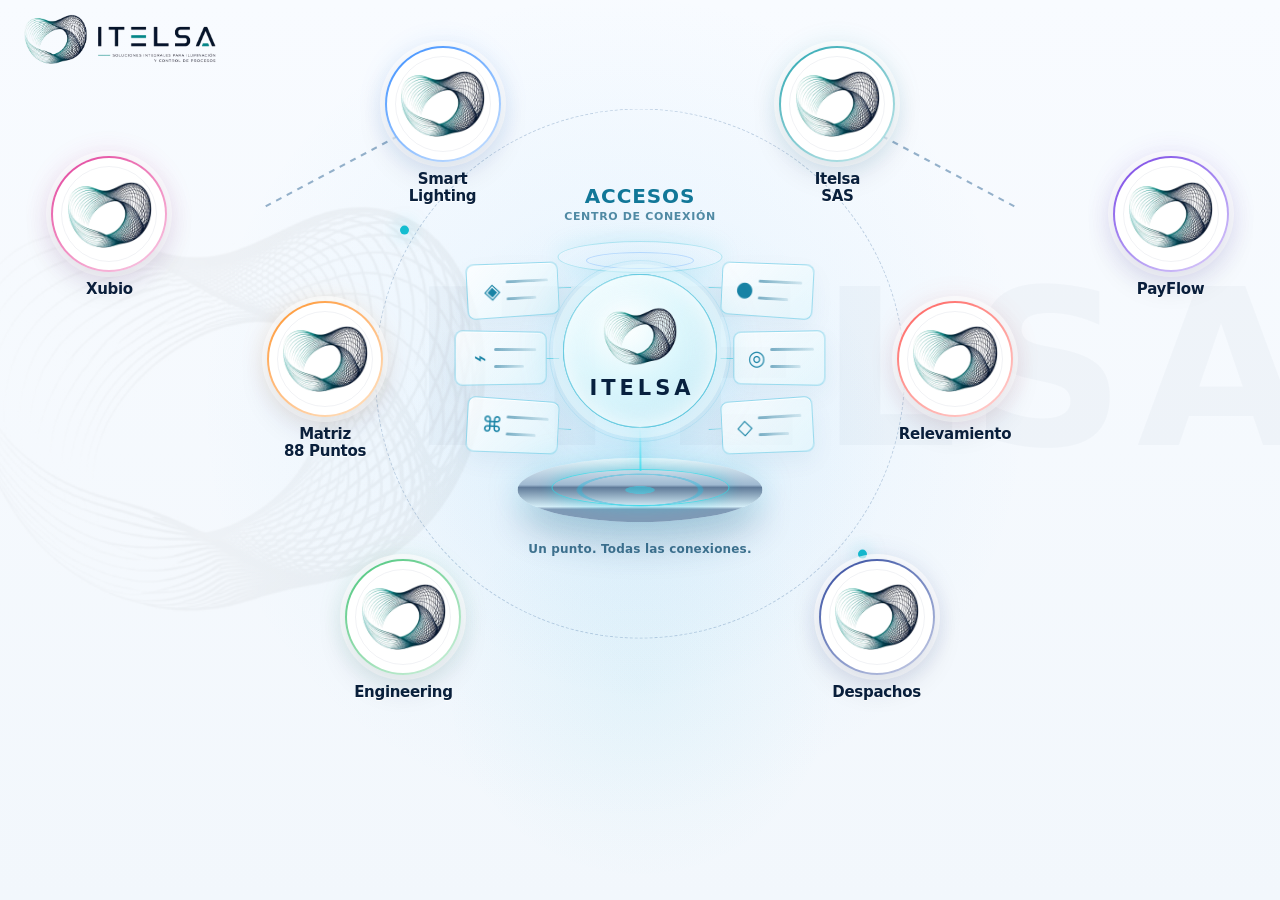
==== index.html @ 7feee46e "luminaria" ====
<!DOCTYPE html>
<html lang="es">
<head>
  <meta charset="UTF-8" />
  <meta name="viewport" content="width=device-width, initial-scale=1.0" />
  <meta name="theme-color" content="#061a33" />

  <title>ITELSA SAS | Accesos</title>
  <link rel="icon" type="image/png" href="favicon.png" />
  <link rel="stylesheet" href="styles.css?v=4" />
</head>

<body>
  <div class="page-shell">

    <main class="lobby">
      <img class="lobby-logo" src="itelsa-logo.png" alt="ITELSA" />
      <div class="ambient-logo ambient-logo--left"></div>
      <div class="ambient-wordmark">ITELSA</div>

      <section class="access-map" id="accessMap" aria-label="Lobby central de accesos">

        <div class="orbit" aria-hidden="true"></div>

        <a class="portal portal--smart" href="https://sistema-fabrica.itelsasas.com" target="_blank" rel="noopener">
          <span class="portal-ring">
            <img src="itelsa-icon.png" alt="" />
          </span>
          <span class="portal-name">Smart<br>Lighting</span>
        </a>

        <a class="portal portal--sas" href="https://itelsasas.com" target="_blank" rel="noopener">
          <span class="portal-ring">
            <img src="itelsa-icon.png" alt="" />
          </span>
          <span class="portal-name">Itelsa<br>SAS</span>
        </a>

        <div class="portal-connector portal-connector--payflow" aria-hidden="true"></div>

        <a class="portal portal--payflow" href="https://payflow.itelsasas.com/login" target="_blank" rel="noopener">
          <span class="portal-ring">
            <img src="itelsa-icon.png" alt="" />
          </span>
          <span class="portal-name">PayFlow</span>
        </a>

        <div class="portal-connector portal-connector--xubio" aria-hidden="true"></div>

        <a class="portal portal--xubio" href="https://xubio.com/ar/" target="_blank" rel="noopener">
          <span class="portal-ring">
            <img src="itelsa-icon.png" alt="" />
          </span>
          <span class="portal-name">Xubio</span>
        </a>

        <a class="portal portal--relevamiento" href="https://relevamiento-pied.vercel.app" target="_blank" rel="noopener">
          <span class="portal-ring">
            <img src="itelsa-icon.png" alt="" />
          </span>
          <span class="portal-name">Relevamiento</span>
        </a>

        <a class="portal portal--despachos" href="https://avidela47.github.io/etiquetas/" target="_blank" rel="noopener">
          <span class="portal-ring">
            <img src="itelsa-icon.png" alt="" />
          </span>
          <span class="portal-name">Despachos</span>
        </a>

        <a class="portal portal--engineering" href="https://itelsa-engineering.vercel.app" target="_blank" rel="noopener">
          <span class="portal-ring">
            <img src="itelsa-icon.png" alt="" />
          </span>
          <span class="portal-name">Engineering</span>
        </a>

        <a class="portal portal--matriz" href="https://medicion-de-matriz-88puntos.vercel.app" target="_blank" rel="noopener">
          <span class="portal-ring">
            <img src="itelsa-icon.png" alt="" />
          </span>
          <span class="portal-name">Matriz<br>88 Puntos</span>
        </a>

        <div class="hub">
          <div class="hub-kicker">ACCESOS</div>
          <div class="hub-subtitle">CENTRO DE CONEXIÓN</div>

          <div class="hub-stage">
            <div class="hub-halo hub-halo--1"></div>
            <div class="hub-halo hub-halo--2"></div>

            <div class="hub-ping hub-ping--1"></div>
            <div class="hub-ping hub-ping--2"></div>
            <div class="hub-ping hub-ping--3"></div>

            <div class="hub-core">
              <img src="itelsa-icon.png" alt="ITELSA" />
              <span>ITELSA</span>
            </div>

            <div class="hub-panel hub-panel--tl">
              <span class="panel-icon">◈</span>
              <i></i><i></i>
            </div>
            <div class="hub-panel hub-panel--tr">
              <span class="panel-icon">●</span>
              <i></i><i></i>
            </div>
            <div class="hub-panel hub-panel--ml">
              <span class="panel-icon">⌁</span>
              <i></i><i></i>
            </div>
            <div class="hub-panel hub-panel--mr">
              <span class="panel-icon">◎</span>
              <i></i><i></i>
            </div>
            <div class="hub-panel hub-panel--bl">
              <span class="panel-icon">⌘</span>
              <i></i><i></i>
            </div>
            <div class="hub-panel hub-panel--br">
              <span class="panel-icon">◇</span>
              <i></i><i></i>
            </div>

            <div class="hub-base">
              <span></span>
            </div>
          </div>

          <p class="hub-copy">Un punto. Todas las conexiones.</p>
        </div>
      </section>
    </main>
  </div>
</body>
</html>
---- styles.css ----
/* =========================================================
   ITELSA — Lobby central de accesos
   HTML + CSS separado
   ========================================================= */

:root {
  --navy-950: #04162d;
  --navy-900: #071d3b;
  --navy-800: #0a2d57;
  --blue: #1f7cff;
  --cyan: #14bdd0;
  --teal: #16a8a4;
  --orange: #ff8a1f;
  --red: #ff5050;
  --green: #47c983;
  --indigo: #3447a4;

  --ink: #081c36;
  --muted: #54708c;
  --line: rgba(27, 86, 138, .18);
  --panel: rgba(255,255,255,.82);
  --shadow: 0 16px 50px rgba(8, 34, 68, .10);
}

* {
  box-sizing: border-box;
}

/* Desktop por defecto: sin scroll, todo entra en la pantalla */
html,
body {
  height: 100%;
  overflow: hidden;
}

body {
  margin: 0;
  font-family:
    Inter,
    ui-sans-serif,
    system-ui,
    -apple-system,
    BlinkMacSystemFont,
    "Segoe UI",
    sans-serif;
  color: var(--ink);
  background:
    radial-gradient(circle at 48% 45%, rgba(84, 188, 255, .10), transparent 26rem),
    linear-gradient(180deg, #f8fbff 0%, #f2f7fc 100%);
}

a {
  color: inherit;
}

.page-shell {
  height: 100vh;
  overflow: hidden;
}

/* ---------- HEADER ---------- */

.lobby-logo {
  position: absolute;
  top: 14px;
  left: 24px;
  width: clamp(150px, 15vw, 220px);
  height: auto;
  object-fit: contain;
  z-index: 20;
}

/* ---------- MAIN ---------- */

.lobby {
  height: 100vh;
  position: relative;
  display: grid;
  place-items: center;
  padding: 8px 20px;
  isolation: isolate;
  overflow: hidden;
}

.lobby::before {
  content: "";
  position: absolute;
  inset: 0;
  z-index: -6;
  background:
    radial-gradient(circle at 50% 50%, rgba(65, 168, 228, .09), transparent 32%),
    radial-gradient(circle at 50% 76%, rgba(36, 184, 208, .06), transparent 21%);
}

.ambient-logo {
  position: absolute;
  left: -40px;
  top: 45%;
  width: 530px;
  height: 530px;
  transform: translateY(-50%);
  background: url("itelsa-icon.png") center / contain no-repeat;
  opacity: .035;
  filter: grayscale(1);
  z-index: -5;
}

.ambient-wordmark {
  position: absolute;
  right: -36px;
  top: 41%;
  transform: translateY(-50%);
  font-size: clamp(130px, 17vw, 320px);
  font-weight: 800;
  letter-spacing: .05em;
  color: #0a3157;
  opacity: .025;
  pointer-events: none;
  z-index: -5;
}

/* ---------- RADIAL ACCESS MAP ---------- */

.access-map {
  --map-w: min(980px, 86vw);
  --map-h: min(690px, calc(100vh - 160px));

  position: relative;
  width: var(--map-w);
  height: max(580px, var(--map-h));
  margin: auto;
  margin-top: 10px;
}

.orbit {
  position: absolute;
  left: 50%;
  top: 50%;
  width: 530px;
  height: 530px;
  transform: translate(-50%, -48%);
  border: 1.5px dashed rgba(53, 100, 154, .28);
  border-radius: 50%;
  animation: orbitSpin 50s linear infinite;
}

@keyframes orbitSpin {
  from { transform: translate(-50%, -48%) rotate(0deg); }
  to   { transform: translate(-50%, -48%) rotate(360deg); }
}

.orbit::before,
.orbit::after {
  content: "";
  position: absolute;
  width: 9px;
  height: 9px;
  border-radius: 50%;
  background: var(--cyan);
  box-shadow: 0 0 18px rgba(20, 189, 208, .6);
}

.orbit::before {
  top: 22%;
  left: 4.6%;
}

.orbit::after {
  bottom: 15%;
  right: 7%;
}

/* ---------- PORTALS ---------- */

.portal {
  --accent: var(--blue);

  position: absolute;
  width: 154px;
  display: flex;
  flex-direction: column;
  align-items: center;
  gap: 9px;
  text-decoration: none;
  z-index: 10;
  transition:
    transform .25s ease,
    filter .25s ease;
}

.portal::after {
  content: "";
  position: absolute;
  top: 57px;
  width: 0;
  height: 0;
  border-radius: 50%;
  background: color-mix(in srgb, var(--accent) 28%, transparent);
  filter: blur(13px);
  transition: width .25s ease, height .25s ease;
  z-index: -1;
}

.portal:hover {
  transform: translateY(-7px) scale(1.035);
  filter: saturate(1.12);
}

.portal:hover::after {
  width: 130px;
  height: 36px;
}

.portal-ring {
  position: relative;
  width: 116px;
  height: 116px;
  display: grid;
  place-items: center;
  border-radius: 50%;
  background:
    linear-gradient(#fff, #fff) padding-box,
    linear-gradient(145deg, var(--accent), color-mix(in srgb, var(--accent) 25%, #fff)) border-box;
  border: 2px solid transparent;
  box-shadow:
    0 13px 30px rgba(6, 31, 63, .11),
    0 0 0 5px rgba(255,255,255,.65),
    0 0 28px color-mix(in srgb, var(--accent) 15%, transparent);
  overflow: hidden;
}

.portal-ring::after {
  content: "";
  position: absolute;
  inset: 8px;
  border-radius: inherit;
  border: 1px solid rgba(9, 47, 85, .06);
}

.portal-ring img {
  width: 91px;
  max-height: 67px;
  object-fit: contain;
  position: relative;
  z-index: 2;
}

.portal-name {
  text-align: center;
  font-size: 15px;
  line-height: 1.15;
  font-weight: 750;
  letter-spacing: -.02em;
  color: #0a203c;
  text-shadow: 0 1px 0 white;
}

.portal--smart {
  --accent: #368dff;
  left: 22%;
  top: 4%;
}

.portal--sas {
  --accent: #14a7b2;
  right: 22%;
  top: 4%;
}

.portal--payflow {
  --accent: #7b3fe4;
  right: -12%;
  top: 20%;
}

.portal--xubio {
  --accent: #e0389b;
  left: -12%;
  top: 20%;
}

.portal-connector--xubio {
  width: 150px;
  left: 10%;
  top: 17%;
  transform: rotate(-28deg);
  transform-origin: right center;
}

.portal-connector {
  position: absolute;
  height: 2px;
  background-image: repeating-linear-gradient(
    90deg,
    rgba(27, 86, 138, .45) 0 6px,
    transparent 6px 12px
  );
  background-size: 12px 100%;
  z-index: 1;
  pointer-events: none;
  animation: connectorFlow 0.8s linear infinite;
}

@keyframes connectorFlow {
  from { background-position: 0 0; }
  to   { background-position: 12px 0; }
}

.portal-connector--payflow {
  width: 150px;
  right: 10%;
  top: 17%;
  transform: rotate(28deg);
  transform-origin: left center;
}

.portal--matriz {
  --accent: #ff941d;
  left: 10%;
  top: 41%;
}

.portal--relevamiento {
  --accent: #ff5c5c;
  right: 10%;
  top: 41%;
}

.portal--engineering {
  --accent: #42c57b;
  left: 18%;
  bottom: 1%;
}

.portal--despachos {
  --accent: #34489d;
  right: 18%;
  bottom: 1%;
}

/* ---------- CENTRAL HUB ---------- */

.hub {
  position: absolute;
  left: 50%;
  top: 51%;
  transform: translate(-50%, -50%);
  width: 390px;
  text-align: center;
  z-index: 4;
}

.hub-kicker {
  font-size: 20px;
  font-weight: 800;
  letter-spacing: .045em;
  color: #117798;
}

.hub-subtitle {
  margin-top: 2px;
  font-size: 11px;
  font-weight: 750;
  letter-spacing: .06em;
  color: #508aa4;
}

.hub-stage {
  position: relative;
  height: 315px;
  margin-top: 6px;
}

.hub-halo {
  position: absolute;
  left: 50%;
  border-radius: 50%;
  transform: translateX(-50%);
  pointer-events: none;
}

.hub-halo--1 {
  top: 12px;
  width: 165px;
  height: 32px;
  border: 1px solid rgba(22, 184, 208, .28);
  box-shadow: 0 0 25px rgba(23, 188, 213, .14);
}

.hub-halo--2 {
  top: 23px;
  width: 108px;
  height: 17px;
  border: 1px solid rgba(33, 126, 255, .23);
}

.hub-core {
  position: absolute;
  left: 50%;
  top: 45px;
  transform: translateX(-50%);
  width: 154px;
  height: 154px;
  border-radius: 50%;
  display: grid;
  place-items: center;
  align-content: center;
  gap: 6px;
  background:
    radial-gradient(circle at 40% 34%, rgba(255,255,255,.98), rgba(219,247,252,.88) 42%, rgba(153,222,237,.52) 100%);
  border: 1px solid rgba(27, 168, 198, .34);
  box-shadow:
    0 0 0 10px rgba(239, 253, 255, .45),
    0 0 45px rgba(25, 184, 214, .28),
    inset 0 0 28px rgba(255,255,255,.98);
  animation: hubFloat 4.2s ease-in-out infinite;
  z-index: 3;
}

.hub-ping {
  position: absolute;
  left: 50%;
  top: 45px;
  width: 154px;
  height: 154px;
  transform: translate(-50%, 0) scale(1);
  border-radius: 50%;
  border: 1.5px solid rgba(30, 180, 214, .55);
  z-index: 2;
  pointer-events: none;
  animation: hubPing 3.6s ease-out infinite;
}

.hub-ping--2 {
  animation-delay: 1.2s;
}

.hub-ping--3 {
  animation-delay: 2.4s;
}

@keyframes hubPing {
  0% {
    transform: translate(-50%, 0) scale(1);
    opacity: .55;
  }
  100% {
    transform: translate(-50%, 0) scale(1.9);
    opacity: 0;
  }
}

.hub-core::before {
  content: "";
  position: absolute;
  inset: -15px;
  border-radius: 50%;
  border: 1px solid rgba(49, 176, 220, .14);
}

.hub-core img {
  width: 74px;
  height: 68px;
  object-fit: contain;
}

.hub-core span {
  color: #08213f;
  font-weight: 800;
  font-size: 21px;
  letter-spacing: .19em;
  padding-left: .19em;
}

.hub-panel {
  position: absolute;
  width: 94px;
  height: 54px;
  border: 1px solid rgba(32, 175, 214, .42);
  background:
    linear-gradient(135deg, rgba(255,255,255,.75), rgba(224,247,252,.55));
  border-radius: 8px;
  box-shadow:
    0 9px 23px rgba(15, 86, 120, .05),
    inset 0 1px 0 rgba(255,255,255,.8);
  display: grid;
  grid-template-columns: 28px 1fr;
  grid-template-rows: 1fr 1fr;
  align-items: center;
  padding: 9px 10px;
  transform-style: preserve-3d;
}

.hub-panel::after {
  content: "";
  position: absolute;
  width: 14px;
  height: 1px;
  top: 50%;
  background: rgba(19, 187, 211, .46);
}

.hub-panel .panel-icon {
  grid-row: 1 / 3;
  font-size: 21px;
  color: #1883a5;
}

.hub-panel i {
  display: block;
  height: 3px;
  border-radius: 999px;
  background: linear-gradient(90deg, rgba(31, 117, 153, .58), rgba(31, 117, 153, .13));
}

.hub-panel i:nth-of-type(2) {
  width: 70%;
}

.hub-panel--tl {
  left: 22px;
  top: 34px;
  transform: perspective(320px) rotateY(12deg) rotate(-3deg);
}

.hub-panel--tl::after,
.hub-panel--ml::after,
.hub-panel--bl::after {
  right: -15px;
}

.hub-panel--tr {
  right: 22px;
  top: 34px;
  transform: perspective(320px) rotateY(-12deg) rotate(3deg);
}

.hub-panel--tr::after,
.hub-panel--mr::after,
.hub-panel--br::after {
  left: -15px;
}

.hub-panel--ml {
  left: 10px;
  top: 102px;
  transform: perspective(320px) rotateY(12deg);
}

.hub-panel--mr {
  right: 10px;
  top: 102px;
  transform: perspective(320px) rotateY(-12deg);
}

.hub-panel--bl {
  left: 22px;
  top: 170px;
  transform: perspective(320px) rotateY(12deg) rotate(3deg);
}

.hub-panel--br {
  right: 22px;
  top: 170px;
  transform: perspective(320px) rotateY(-12deg) rotate(-3deg);
}

.hub-base {
  position: absolute;
  left: 50%;
  bottom: 22px;
  width: 245px;
  height: 64px;
  transform: translateX(-50%);
  border-radius: 50%;
  background:
    radial-gradient(ellipse at center, rgba(48, 217, 239, .48) 0 8%, transparent 9%),
    radial-gradient(ellipse at center, transparent 0 33%, rgba(36, 188, 224, .40) 34% 36%, transparent 37%),
    linear-gradient(180deg, #eaf7fb, #9fb9d1 42%, #607b99 46%, #d3edf7 76%, #7f9ab6 80%);
  box-shadow:
    0 24px 35px rgba(13, 60, 101, .20),
    0 0 35px rgba(36, 201, 231, .21);
}

.hub-base::before {
  content: "";
  position: absolute;
  left: 50%;
  top: 11px;
  width: 176px;
  height: 35px;
  transform: translateX(-50%);
  border: 1px solid rgba(41, 222, 235, .72);
  border-radius: 50%;
  box-shadow: 0 0 15px rgba(33, 211, 233, .46);
}

.hub-base span {
  position: absolute;
  left: 50%;
  top: -34px;
  width: 2px;
  height: 47px;
  transform: translateX(-50%);
  background: linear-gradient(transparent, rgba(56, 223, 240, .85));
  box-shadow: 0 0 16px rgba(38, 221, 239, .85);
}

.hub-copy {
  margin: -2px 0 0;
  font-size: 12px;
  color: #3f7390;
  font-weight: 600;
  letter-spacing: .015em;
}

@keyframes hubFloat {
  0%, 100% { transform: translateX(-50%) translateY(0); }
  50% { transform: translateX(-50%) translateY(-6px); }
}

/* ---------- ACCESSIBILITY ---------- */

.portal:focus-visible,
.brand:focus-visible {
  outline: 3px solid rgba(31, 124, 255, .35);
  outline-offset: 7px;
  border-radius: 18px;
}

/* ---------- RESPONSIVE ---------- */
/* A partir de 900px de ancho (tablet e menores): se habilita scroll normal */

@media (max-width: 900px) {
  html,
  body {
    height: auto;
    overflow-y: auto;
    overflow-x: hidden;
  }

  .page-shell {
    height: auto;
    min-height: 100vh;
    overflow: visible;
  }

  .lobby {
    height: auto;
    min-height: 100vh;
    padding-top: 70px;
    overflow: visible;
  }

  .lobby-logo {
    width: 160px;
    top: 14px;
    left: 18px;
  }

  .ambient-wordmark {
    display: none;
  }

  .ambient-logo {
    opacity: .025;
  }

  .access-map {
    width: min(700px, 96vw);
    height: 760px;
  }

  .orbit {
    width: 470px;
    height: 470px;
  }

  .portal--smart { left: 8%; top: 4%; }
  .portal--sas { right: 8%; top: 4%; }
  .portal--payflow { right: -14%; top: 20%; }
  .portal-connector--payflow { display: none; }
  .portal--xubio { left: -14%; top: 20%; }
  .portal-connector--xubio { display: none; }
  .portal--matriz { left: 1%; top: 41%; }
  .portal--relevamiento { right: 1%; top: 41%; }
  .portal--engineering { left: 7%; bottom: 2%; }
  .portal--despachos { right: 7%; bottom: 2%; }
}

/* Celular: layout apilado en grilla, con scroll */

@media (max-width: 680px) {
  .lobby-logo {
    width: 150px;
    top: 12px;
    left: 16px;
  }

  .lobby {
    min-height: 100vh;
    display: block;
    padding: 70px 16px 44px;
  }

  .access-map {
    width: 100%;
    height: auto;
    display: grid;
    grid-template-columns: repeat(2, minmax(0, 1fr));
    gap: 30px 10px;
  }

  .orbit {
    display: none;
  }

  .hub {
    position: relative;
    left: auto;
    top: auto;
    transform: none;
    grid-column: 1 / -1;
    grid-row: 1;
    width: 100%;
    margin-bottom: 6px;
  }

  .hub-stage {
    transform: scale(.88);
    transform-origin: center top;
    height: 290px;
    margin-bottom: -34px;
  }

  .portal {
    position: relative;
    left: auto !important;
    right: auto !important;
    top: auto !important;
    bottom: auto !important;
    width: auto;
  }

  .portal-ring {
    width: 104px;
    height: 104px;
  }

  .portal-ring img {
    width: 80px;
  }

  .portal--smart { grid-column: 1; grid-row: 2; }
  .portal--sas { grid-column: 2; grid-row: 2; }
  .portal--payflow { grid-column: 1 / -1; grid-row: 3; justify-self: center; }
  .portal--xubio { grid-column: 1 / -1; grid-row: 4; justify-self: center; }
  .portal--matriz { grid-column: 1; grid-row: 5; }
  .portal--relevamiento { grid-column: 2; grid-row: 5; }
  .portal--engineering { grid-column: 1; grid-row: 6; }
  .portal--despachos { grid-column: 2; grid-row: 6; }
}

@media (prefers-reduced-motion: reduce) {
  * {
    scroll-behavior: auto !important;
    animation: none !important;
    transition: none !important;
  }
}
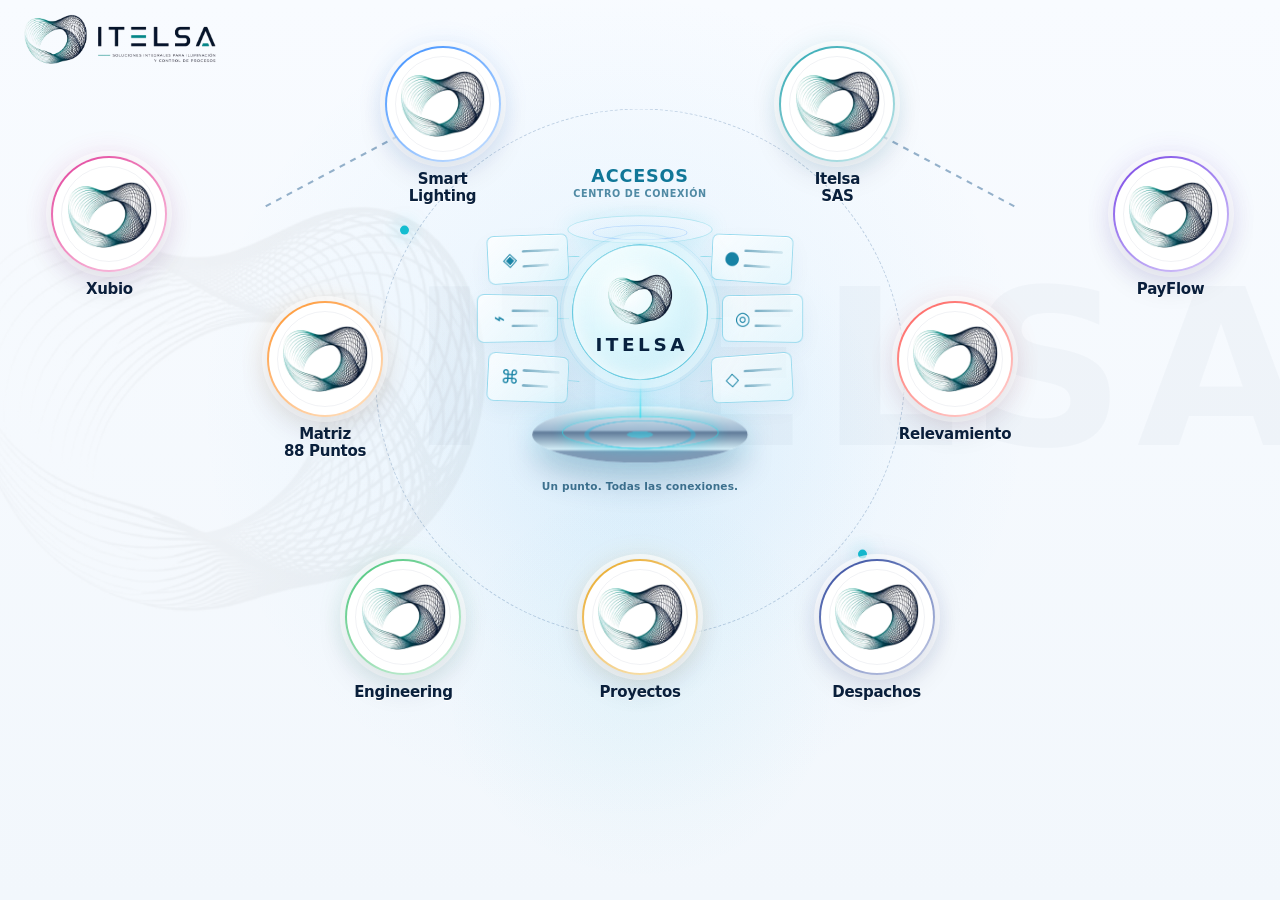
==== commit d36d0893: "Agrego portal Proyectos entre Engineering y Despachos Co-Authored-By: Claude Sonnet 5.5 <noreply@ant" ====
--- a/index.html
+++ b/index.html
@@ -7,7 +7,7 @@
 
   <title>ITELSA SAS | Accesos</title>
   <link rel="icon" type="image/png" href="favicon.png" />
-  <link rel="stylesheet" href="styles.css?v=4" />
+  <link rel="stylesheet" href="styles.css?v=5" />
 </head>
 
 <body>
@@ -75,7 +75,14 @@
           <span class="portal-name">Engineering</span>
         </a>
 
-        <a class="portal portal--matriz" href="https://medicion-de-matriz-88puntos.vercel.app" target="_blank" rel="noopener">
+        <a class="portal portal--proyectos" href="https://proyectos-itelsa.itelsasas.com" target="_blank" rel="noopener">
+          <span class="portal-ring">
+            <img src="itelsa-icon.png" alt="" />
+          </span>
+          <span class="portal-name">Proyectos</span>
+        </a>
+
+        <a class="portal portal--matriz" href="https://matriz-88.itelsasas.com" target="_blank" rel="noopener">
           <span class="portal-ring">
             <img src="itelsa-icon.png" alt="" />
           </span>
--- a/styles.css
+++ b/styles.css
@@ -338,13 +338,20 @@
   bottom: 1%;
 }
 
+.portal--proyectos {
+  --accent: #e9a800;
+  left: 50%;
+  margin-left: -77px;
+  bottom: 1%;
+}
+
 /* ---------- CENTRAL HUB ---------- */
 
 .hub {
   position: absolute;
   left: 50%;
-  top: 51%;
-  transform: translate(-50%, -50%);
+  top: 45%;
+  transform: translate(-50%, -50%) scale(.88);
   width: 390px;
   text-align: center;
   z-index: 4;
@@ -676,6 +683,11 @@
     height: 470px;
   }
 
+  .hub {
+    top: 51%;
+    transform: translate(-50%, -50%);
+  }
+
   .portal--smart { left: 8%; top: 4%; }
   .portal--sas { right: 8%; top: 4%; }
   .portal--payflow { right: -14%; top: 20%; }
@@ -686,6 +698,7 @@
   .portal--relevamiento { right: 1%; top: 41%; }
   .portal--engineering { left: 7%; bottom: 2%; }
   .portal--despachos { right: 7%; bottom: 2%; }
+  .portal--proyectos { left: 50%; margin-left: -77px; bottom: 2%; }
 }
 
 /* Celular: layout apilado en grilla, con scroll */
@@ -740,6 +753,7 @@
     top: auto !important;
     bottom: auto !important;
     width: auto;
+    margin-left: 0;
   }
 
   .portal-ring {
@@ -759,6 +773,7 @@
   .portal--relevamiento { grid-column: 2; grid-row: 5; }
   .portal--engineering { grid-column: 1; grid-row: 6; }
   .portal--despachos { grid-column: 2; grid-row: 6; }
+  .portal--proyectos { grid-column: 1 / -1; grid-row: 7; justify-self: center; }
 }
 
 @media (prefers-reduced-motion: reduce) {
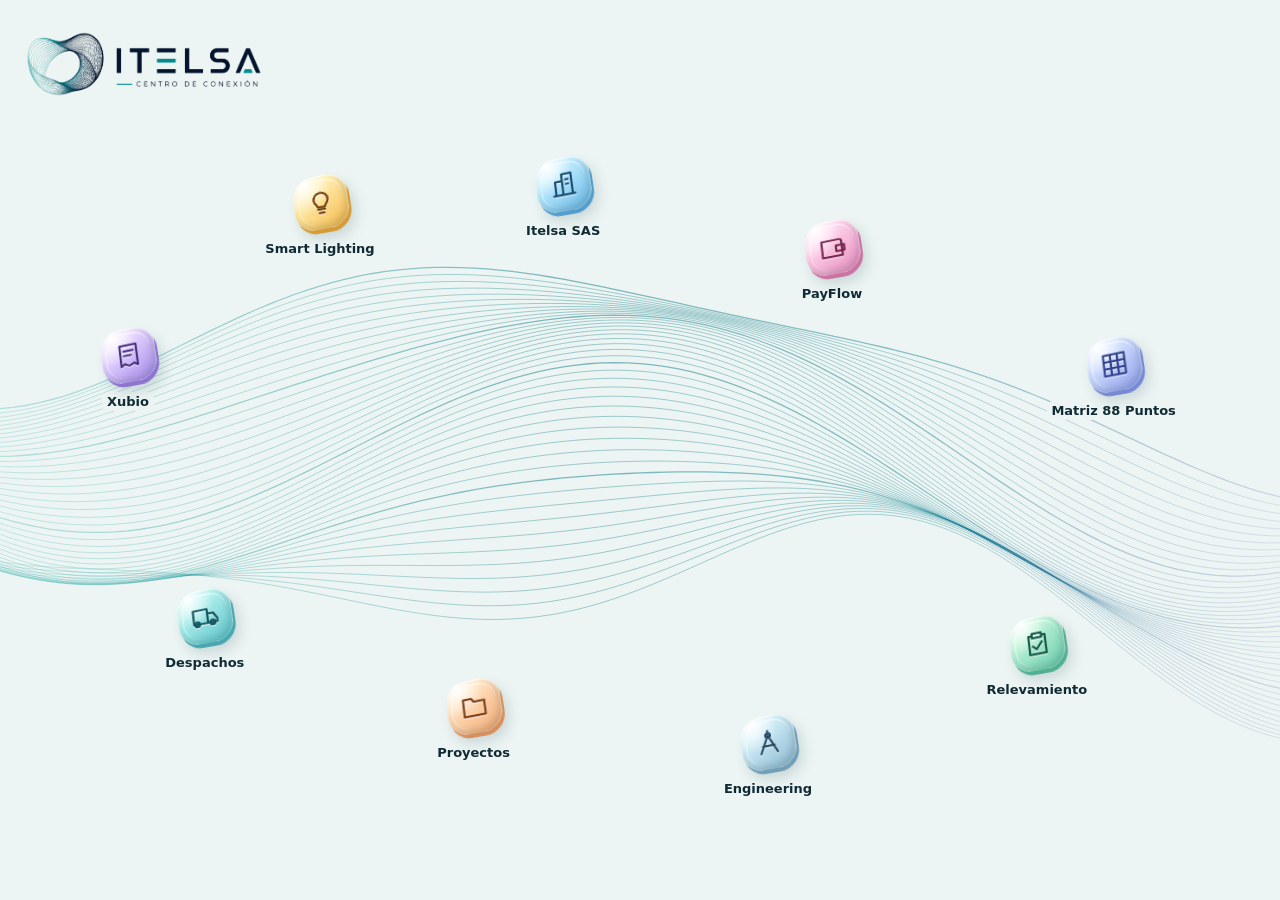
==== commit ab396f19: "Nuevo lobby de accesos con animación de ondas" ====
--- a/index.html
+++ b/index.html
@@ -1,145 +1,30 @@
 <!DOCTYPE html>
-<html lang="es">
+<html lang="es-AR">
 <head>
-  <meta charset="UTF-8" />
-  <meta name="viewport" content="width=device-width, initial-scale=1.0" />
-  <meta name="theme-color" content="#061a33" />
-
+  <meta charset="UTF-8">
+  <meta name="viewport" content="width=device-width, initial-scale=1">
+  <meta name="theme-color" content="#ecf5f3">
   <title>ITELSA SAS | Accesos</title>
-  <link rel="icon" type="image/png" href="favicon.png" />
-  <link rel="stylesheet" href="styles.css?v=5" />
+  <link rel="icon" type="image/png" href="favicon.png">
+  <link rel="stylesheet" href="styles.css?v=6">
 </head>
-
 <body>
-  <div class="page-shell">
-
-    <main class="lobby">
-      <img class="lobby-logo" src="itelsa-logo.png" alt="ITELSA" />
-      <div class="ambient-logo ambient-logo--left"></div>
-      <div class="ambient-wordmark">ITELSA</div>
-
-      <section class="access-map" id="accessMap" aria-label="Lobby central de accesos">
-
-        <div class="orbit" aria-hidden="true"></div>
-
-        <a class="portal portal--smart" href="https://sistema-fabrica.itelsasas.com" target="_blank" rel="noopener">
-          <span class="portal-ring">
-            <img src="itelsa-icon.png" alt="" />
-          </span>
-          <span class="portal-name">Smart<br>Lighting</span>
-        </a>
-
-        <a class="portal portal--sas" href="https://itelsasas.com" target="_blank" rel="noopener">
-          <span class="portal-ring">
-            <img src="itelsa-icon.png" alt="" />
-          </span>
-          <span class="portal-name">Itelsa<br>SAS</span>
-        </a>
-
-        <div class="portal-connector portal-connector--payflow" aria-hidden="true"></div>
-
-        <a class="portal portal--payflow" href="https://payflow.itelsasas.com/login" target="_blank" rel="noopener">
-          <span class="portal-ring">
-            <img src="itelsa-icon.png" alt="" />
-          </span>
-          <span class="portal-name">PayFlow</span>
-        </a>
-
-        <div class="portal-connector portal-connector--xubio" aria-hidden="true"></div>
-
-        <a class="portal portal--xubio" href="https://xubio.com/ar/" target="_blank" rel="noopener">
-          <span class="portal-ring">
-            <img src="itelsa-icon.png" alt="" />
-          </span>
-          <span class="portal-name">Xubio</span>
-        </a>
-
-        <a class="portal portal--relevamiento" href="https://relevamiento-pied.vercel.app" target="_blank" rel="noopener">
-          <span class="portal-ring">
-            <img src="itelsa-icon.png" alt="" />
-          </span>
-          <span class="portal-name">Relevamiento</span>
-        </a>
-
-        <a class="portal portal--despachos" href="https://avidela47.github.io/etiquetas/" target="_blank" rel="noopener">
-          <span class="portal-ring">
-            <img src="itelsa-icon.png" alt="" />
-          </span>
-          <span class="portal-name">Despachos</span>
-        </a>
-
-        <a class="portal portal--engineering" href="https://itelsa-engineering.vercel.app" target="_blank" rel="noopener">
-          <span class="portal-ring">
-            <img src="itelsa-icon.png" alt="" />
-          </span>
-          <span class="portal-name">Engineering</span>
-        </a>
-
-        <a class="portal portal--proyectos" href="https://proyectos-itelsa.itelsasas.com" target="_blank" rel="noopener">
-          <span class="portal-ring">
-            <img src="itelsa-icon.png" alt="" />
-          </span>
-          <span class="portal-name">Proyectos</span>
-        </a>
-
-        <a class="portal portal--matriz" href="https://matriz-88.itelsasas.com" target="_blank" rel="noopener">
-          <span class="portal-ring">
-            <img src="itelsa-icon.png" alt="" />
-          </span>
-          <span class="portal-name">Matriz<br>88 Puntos</span>
-        </a>
-
-        <div class="hub">
-          <div class="hub-kicker">ACCESOS</div>
-          <div class="hub-subtitle">CENTRO DE CONEXIÓN</div>
-
-          <div class="hub-stage">
-            <div class="hub-halo hub-halo--1"></div>
-            <div class="hub-halo hub-halo--2"></div>
-
-            <div class="hub-ping hub-ping--1"></div>
-            <div class="hub-ping hub-ping--2"></div>
-            <div class="hub-ping hub-ping--3"></div>
-
-            <div class="hub-core">
-              <img src="itelsa-icon.png" alt="ITELSA" />
-              <span>ITELSA</span>
-            </div>
-
-            <div class="hub-panel hub-panel--tl">
-              <span class="panel-icon">◈</span>
-              <i></i><i></i>
-            </div>
-            <div class="hub-panel hub-panel--tr">
-              <span class="panel-icon">●</span>
-              <i></i><i></i>
-            </div>
-            <div class="hub-panel hub-panel--ml">
-              <span class="panel-icon">⌁</span>
-              <i></i><i></i>
-            </div>
-            <div class="hub-panel hub-panel--mr">
-              <span class="panel-icon">◎</span>
-              <i></i><i></i>
-            </div>
-            <div class="hub-panel hub-panel--bl">
-              <span class="panel-icon">⌘</span>
-              <i></i><i></i>
-            </div>
-            <div class="hub-panel hub-panel--br">
-              <span class="panel-icon">◇</span>
-              <i></i><i></i>
-            </div>
-
-            <div class="hub-base">
-              <span></span>
-            </div>
-          </div>
-
-          <p class="hub-copy">Un punto. Todas las conexiones.</p>
-        </div>
-      </section>
-    </main>
-  </div>
+<section id="it-motion">
+  <header><div class="it-brand"><img src="itelsa-logo.png" alt="ITELSA — Centro de conexión"></div></header>
+  <canvas aria-hidden="true"></canvas>
+  <nav aria-label="Aplicaciones de ITELSA">
+    <a href="https://xubio.com/ar/" target="_blank" rel="noopener" style="--x:10%;--y:41%"><span class="it-object" style="--light:#ebdbff;--mid:#a388ea;--ink:#493383"><svg aria-hidden="true" viewBox="0 0 24 24" fill="none" stroke="currentColor" stroke-width="1.6" stroke-linecap="round" stroke-linejoin="round"><path d="M5 3h14v18l-3-2-4 2-4-2-3 2zM8 8h8m-8 4h6"/></svg></span><span class="it-name">Xubio</span></a>
+    <a href="https://sistema-fabrica.itelsasas.com" target="_blank" rel="noopener" style="--x:25%;--y:24%"><span class="it-object" style="--light:#fff1b8;--mid:#f6b847;--ink:#724006"><svg aria-hidden="true" viewBox="0 0 24 24" fill="none" stroke="currentColor" stroke-width="1.6" stroke-linecap="round" stroke-linejoin="round"><path d="M9 18h6m-5 3h4M8 14a6 6 0 1 1 8 0l-1 2H9z"/></svg></span><span class="it-name">Smart Lighting</span></a>
+    <a href="https://itelsasas.com" target="_blank" rel="noopener" style="--x:44%;--y:22%"><span class="it-object" style="--light:#c5efff;--mid:#67b7e7;--ink:#124e76"><svg aria-hidden="true" viewBox="0 0 24 24" fill="none" stroke="currentColor" stroke-width="1.6" stroke-linecap="round" stroke-linejoin="round"><path d="M3 21h18M5 21V9h6m0 12V3h8v18m-5-13h2m-2 4h2"/></svg></span><span class="it-name">Itelsa SAS</span></a>
+    <a href="https://payflow.itelsasas.com/login" target="_blank" rel="noopener" style="--x:65%;--y:29%"><span class="it-object" style="--light:#ffd8ed;--mid:#e88bbd;--ink:#792550"><svg aria-hidden="true" viewBox="0 0 24 24" fill="none" stroke="currentColor" stroke-width="1.6" stroke-linecap="round" stroke-linejoin="round"><path d="M3 6h15a2 2 0 0 1 2 2v12H3zM15 11h7v5h-7z"/></svg></span><span class="it-name">PayFlow</span></a>
+    <a href="https://matriz-88.itelsasas.com" target="_blank" rel="noopener" style="--x:87%;--y:42%"><span class="it-object" style="--light:#d7e5ff;--mid:#8d9eec;--ink:#324491"><svg aria-hidden="true" viewBox="0 0 24 24" fill="none" stroke="currentColor" stroke-width="1.6" stroke-linecap="round" stroke-linejoin="round"><path d="M3 3h18v18H3zm6 0v18m6-18v18M3 9h18M3 15h18"/></svg></span><span class="it-name">Matriz 88 Puntos</span></a>
+    <a href="https://relevamiento-pied.vercel.app" target="_blank" rel="noopener" style="--x:81%;--y:73%"><span class="it-object" style="--light:#c4f5dc;--mid:#66cbaa;--ink:#145946"><svg aria-hidden="true" viewBox="0 0 24 24" fill="none" stroke="currentColor" stroke-width="1.6" stroke-linecap="round" stroke-linejoin="round"><path d="M8 5H5v16h14V5h-3M8 3h8v4H8zm0 11 3 3 5-6"/></svg></span><span class="it-name">Relevamiento</span></a>
+    <a href="https://itelsa-engineering.vercel.app" target="_blank" rel="noopener" style="--x:60%;--y:84%"><span class="it-object" style="--light:#d5f1fa;--mid:#8bb8d0;--ink:#284d69"><svg aria-hidden="true" viewBox="0 0 24 24" fill="none" stroke="currentColor" stroke-width="1.6" stroke-linecap="round" stroke-linejoin="round"><path d="M12 6l-7 15m7-15 7 15M7 15h10M12 2v2m0 0a2 2 0 1 1 0 4 2 2 0 0 1 0-4"/></svg></span><span class="it-name">Engineering</span></a>
+    <a href="https://proyectos-itelsa.itelsasas.com" target="_blank" rel="noopener" style="--x:37%;--y:80%"><span class="it-object" style="--light:#ffe6c5;--mid:#f3a871;--ink:#803e16"><svg aria-hidden="true" viewBox="0 0 24 24" fill="none" stroke="currentColor" stroke-width="1.6" stroke-linecap="round" stroke-linejoin="round"><path d="M3 7V5h7l2 3h9v12H3z"/></svg></span><span class="it-name">Proyectos</span></a>
+    <a href="https://avidela47.github.io/etiquetas/" target="_blank" rel="noopener" style="--x:16%;--y:70%"><span class="it-object" style="--light:#b8f3f0;--mid:#58c2c7;--ink:#115761"><svg aria-hidden="true" viewBox="0 0 24 24" fill="none" stroke="currentColor" stroke-width="1.6" stroke-linecap="round" stroke-linejoin="round"><path d="M2 6h12v12H2zm12 4h5l3 5v3h-8M7 18a2 2 0 1 1-4 0 2 2 0 0 1 4 0m13 0a2 2 0 1 1-4 0 2 2 0 0 1 4 0"/></svg></span><span class="it-name">Despachos</span></a>
+  </nav>
+  <output aria-live="polite"></output>
+</section>
+<script src="app.js?v=6"></script>
 </body>
 </html>
--- a/styles.css
+++ b/styles.css
@@ -1,785 +1,31 @@
-/* =========================================================
-   ITELSA — Lobby central de accesos
-   HTML + CSS separado
-   ========================================================= */
-
-:root {
-  --navy-950: #04162d;
-  --navy-900: #071d3b;
-  --navy-800: #0a2d57;
-  --blue: #1f7cff;
-  --cyan: #14bdd0;
-  --teal: #16a8a4;
-  --orange: #ff8a1f;
-  --red: #ff5050;
-  --green: #47c983;
-  --indigo: #3447a4;
-
-  --ink: #081c36;
-  --muted: #54708c;
-  --line: rgba(27, 86, 138, .18);
-  --panel: rgba(255,255,255,.82);
-  --shadow: 0 16px 50px rgba(8, 34, 68, .10);
+body{margin:0;background:#ecf5f3}#it-motion{height:100svh}
+#it-motion header{top:14px}#it-motion header .it-brand{width:min(235px,78vw)}#it-motion header .it-brand img{display:block;width:100%;height:auto}@media(max-width:580px){#it-motion nav{top:100px}}
+#it-motion nav a{background:transparent;gap:9px;padding:4px 6px;perspective:320px}
+#it-motion .it-name{background:#ecf5f3eb;padding:2px 5px;border-radius:6px}
+#it-motion .it-object{position:relative;display:grid;place-items:center;width:56px;height:56px;border-radius:21px;transform:rotateX(14deg) rotateY(-15deg) rotateZ(-7deg);background:radial-gradient(ellipse at 22% 12%,#fff 0%,transparent 44%),linear-gradient(146deg,var(--light) 28%,var(--mid));box-shadow:inset 0 1px 2px #fff,inset -3px -4px 7px #102b3429,2px 4px 0 color-mix(in srgb,var(--mid),var(--ink) 24%),5px 10px 13px #12374b28;transition:transform .3s cubic-bezier(.22,1,.36,1),box-shadow .3s}
+#it-motion .it-object::after{content:"";position:absolute;inset:5px;border-radius:17px;border-top:1px solid #fffc;border-left:1px solid #fff8;pointer-events:none}
+#it-motion nav a .it-object svg{width:29px;height:29px;color:var(--ink);stroke-width:1.85;filter:drop-shadow(0 1px 0 #fffd);transform:none}
+#it-motion nav a:is(:hover,:focus-visible,[aria-pressed=true]) .it-object{transform:translateY(-6px) rotateX(-8deg) rotateY(13deg) rotateZ(3deg) scale(1.09);box-shadow:inset 0 1px 2px #fff,inset -3px -4px 7px #102b3429,2px 4px 0 color-mix(in srgb,var(--mid),var(--ink) 24%),6px 15px 18px #12374b33}
+@media(max-width:580px){#it-motion .it-object{width:47px;height:47px;border-radius:17px}#it-motion nav a .it-object svg{width:24px;height:24px}}
+@media(prefers-reduced-motion:reduce){#it-motion nav a .it-object,#it-motion nav a:is(:hover,:focus-visible,[aria-pressed=true]) .it-object{transition:none;transform:none}}
+#it-motion{position:relative;isolation:isolate;overflow:hidden;min-height:520px;background:#ecf5f3;color:#102b34;font-family:Inter,system-ui,sans-serif}
+#it-motion header{position:absolute;inset:24px 26px auto;display:flex;align-items:center;gap:15px;z-index:2}
+#it-motion header b{font-size:24px;letter-spacing:.15em}
+#it-motion header span{font-size:13px;border-left:1px solid #9bb7b9;padding-left:15px}
+#it-motion canvas,#it-motion nav{position:absolute;inset:0;width:100%;height:100%}
+#it-motion nav{z-index:2}
+#it-motion a{position:absolute;left:var(--x);top:var(--y);translate:-50% -50%;display:grid;justify-items:center;gap:7px;padding:7px 4px;border:0;border-radius:12px;background:#ecf5f3e8;color:inherit;font:600 13px Inter,system-ui,sans-serif;white-space:nowrap}
+#it-motion a svg{width:26px;height:26px;color:#096a76;transition:transform .28s}
+#it-motion a:is(:hover,:focus-visible,[aria-pressed=true]) svg{transform:translateY(-5px) scale(1.28) rotate(-9deg)}
+#it-motion output{position:absolute;left:50%;top:53%;translate:-50% -50%;max-width:85%;width:max-content;padding:0 12px;border-radius:20px;background:#ecf5f3e8;text-align:center;pointer-events:none;font-size:clamp(22px,5vw,55px);font-weight:650;letter-spacing:-.06em}
+#it-motion output:empty{display:none}
+@media(max-width:580px){
+ #it-motion header{inset:18px 14px auto}
+ #it-motion nav{inset:75px 5px 80px;width:auto;height:auto;display:grid;grid-template-columns:repeat(3,minmax(0,1fr));align-content:space-around}
+ #it-motion a{position:relative;inset:auto;translate:none;white-space:normal;font-size:12px}
+ #it-motion a:nth-child(3n+2){translate:0 14px}
+ #it-motion output{top:91%}
 }
-
-* {
-  box-sizing: border-box;
-}
-
-/* Desktop por defecto: sin scroll, todo entra en la pantalla */
-html,
-body {
-  height: 100%;
-  overflow: hidden;
-}
-
-body {
-  margin: 0;
-  font-family:
-    Inter,
-    ui-sans-serif,
-    system-ui,
-    -apple-system,
-    BlinkMacSystemFont,
-    "Segoe UI",
-    sans-serif;
-  color: var(--ink);
-  background:
-    radial-gradient(circle at 48% 45%, rgba(84, 188, 255, .10), transparent 26rem),
-    linear-gradient(180deg, #f8fbff 0%, #f2f7fc 100%);
-}
-
-a {
-  color: inherit;
-}
-
-.page-shell {
-  height: 100vh;
-  overflow: hidden;
-}
-
-/* ---------- HEADER ---------- */
-
-.lobby-logo {
-  position: absolute;
-  top: 14px;
-  left: 24px;
-  width: clamp(150px, 15vw, 220px);
-  height: auto;
-  object-fit: contain;
-  z-index: 20;
-}
-
-/* ---------- MAIN ---------- */
-
-.lobby {
-  height: 100vh;
-  position: relative;
-  display: grid;
-  place-items: center;
-  padding: 8px 20px;
-  isolation: isolate;
-  overflow: hidden;
-}
-
-.lobby::before {
-  content: "";
-  position: absolute;
-  inset: 0;
-  z-index: -6;
-  background:
-    radial-gradient(circle at 50% 50%, rgba(65, 168, 228, .09), transparent 32%),
-    radial-gradient(circle at 50% 76%, rgba(36, 184, 208, .06), transparent 21%);
-}
-
-.ambient-logo {
-  position: absolute;
-  left: -40px;
-  top: 45%;
-  width: 530px;
-  height: 530px;
-  transform: translateY(-50%);
-  background: url("itelsa-icon.png") center / contain no-repeat;
-  opacity: .035;
-  filter: grayscale(1);
-  z-index: -5;
-}
-
-.ambient-wordmark {
-  position: absolute;
-  right: -36px;
-  top: 41%;
-  transform: translateY(-50%);
-  font-size: clamp(130px, 17vw, 320px);
-  font-weight: 800;
-  letter-spacing: .05em;
-  color: #0a3157;
-  opacity: .025;
-  pointer-events: none;
-  z-index: -5;
-}
-
-/* ---------- RADIAL ACCESS MAP ---------- */
-
-.access-map {
-  --map-w: min(980px, 86vw);
-  --map-h: min(690px, calc(100vh - 160px));
-
-  position: relative;
-  width: var(--map-w);
-  height: max(580px, var(--map-h));
-  margin: auto;
-  margin-top: 10px;
-}
-
-.orbit {
-  position: absolute;
-  left: 50%;
-  top: 50%;
-  width: 530px;
-  height: 530px;
-  transform: translate(-50%, -48%);
-  border: 1.5px dashed rgba(53, 100, 154, .28);
-  border-radius: 50%;
-  animation: orbitSpin 50s linear infinite;
-}
-
-@keyframes orbitSpin {
-  from { transform: translate(-50%, -48%) rotate(0deg); }
-  to   { transform: translate(-50%, -48%) rotate(360deg); }
-}
-
-.orbit::before,
-.orbit::after {
-  content: "";
-  position: absolute;
-  width: 9px;
-  height: 9px;
-  border-radius: 50%;
-  background: var(--cyan);
-  box-shadow: 0 0 18px rgba(20, 189, 208, .6);
-}
-
-.orbit::before {
-  top: 22%;
-  left: 4.6%;
-}
-
-.orbit::after {
-  bottom: 15%;
-  right: 7%;
-}
-
-/* ---------- PORTALS ---------- */
-
-.portal {
-  --accent: var(--blue);
-
-  position: absolute;
-  width: 154px;
-  display: flex;
-  flex-direction: column;
-  align-items: center;
-  gap: 9px;
-  text-decoration: none;
-  z-index: 10;
-  transition:
-    transform .25s ease,
-    filter .25s ease;
-}
-
-.portal::after {
-  content: "";
-  position: absolute;
-  top: 57px;
-  width: 0;
-  height: 0;
-  border-radius: 50%;
-  background: color-mix(in srgb, var(--accent) 28%, transparent);
-  filter: blur(13px);
-  transition: width .25s ease, height .25s ease;
-  z-index: -1;
-}
-
-.portal:hover {
-  transform: translateY(-7px) scale(1.035);
-  filter: saturate(1.12);
-}
-
-.portal:hover::after {
-  width: 130px;
-  height: 36px;
-}
-
-.portal-ring {
-  position: relative;
-  width: 116px;
-  height: 116px;
-  display: grid;
-  place-items: center;
-  border-radius: 50%;
-  background:
-    linear-gradient(#fff, #fff) padding-box,
-    linear-gradient(145deg, var(--accent), color-mix(in srgb, var(--accent) 25%, #fff)) border-box;
-  border: 2px solid transparent;
-  box-shadow:
-    0 13px 30px rgba(6, 31, 63, .11),
-    0 0 0 5px rgba(255,255,255,.65),
-    0 0 28px color-mix(in srgb, var(--accent) 15%, transparent);
-  overflow: hidden;
-}
-
-.portal-ring::after {
-  content: "";
-  position: absolute;
-  inset: 8px;
-  border-radius: inherit;
-  border: 1px solid rgba(9, 47, 85, .06);
-}
-
-.portal-ring img {
-  width: 91px;
-  max-height: 67px;
-  object-fit: contain;
-  position: relative;
-  z-index: 2;
-}
-
-.portal-name {
-  text-align: center;
-  font-size: 15px;
-  line-height: 1.15;
-  font-weight: 750;
-  letter-spacing: -.02em;
-  color: #0a203c;
-  text-shadow: 0 1px 0 white;
-}
-
-.portal--smart {
-  --accent: #368dff;
-  left: 22%;
-  top: 4%;
-}
-
-.portal--sas {
-  --accent: #14a7b2;
-  right: 22%;
-  top: 4%;
-}
-
-.portal--payflow {
-  --accent: #7b3fe4;
-  right: -12%;
-  top: 20%;
-}
-
-.portal--xubio {
-  --accent: #e0389b;
-  left: -12%;
-  top: 20%;
-}
-
-.portal-connector--xubio {
-  width: 150px;
-  left: 10%;
-  top: 17%;
-  transform: rotate(-28deg);
-  transform-origin: right center;
-}
-
-.portal-connector {
-  position: absolute;
-  height: 2px;
-  background-image: repeating-linear-gradient(
-    90deg,
-    rgba(27, 86, 138, .45) 0 6px,
-    transparent 6px 12px
-  );
-  background-size: 12px 100%;
-  z-index: 1;
-  pointer-events: none;
-  animation: connectorFlow 0.8s linear infinite;
-}
-
-@keyframes connectorFlow {
-  from { background-position: 0 0; }
-  to   { background-position: 12px 0; }
-}
-
-.portal-connector--payflow {
-  width: 150px;
-  right: 10%;
-  top: 17%;
-  transform: rotate(28deg);
-  transform-origin: left center;
-}
-
-.portal--matriz {
-  --accent: #ff941d;
-  left: 10%;
-  top: 41%;
-}
-
-.portal--relevamiento {
-  --accent: #ff5c5c;
-  right: 10%;
-  top: 41%;
-}
-
-.portal--engineering {
-  --accent: #42c57b;
-  left: 18%;
-  bottom: 1%;
-}
-
-.portal--despachos {
-  --accent: #34489d;
-  right: 18%;
-  bottom: 1%;
-}
-
-.portal--proyectos {
-  --accent: #e9a800;
-  left: 50%;
-  margin-left: -77px;
-  bottom: 1%;
-}
-
-/* ---------- CENTRAL HUB ---------- */
-
-.hub {
-  position: absolute;
-  left: 50%;
-  top: 45%;
-  transform: translate(-50%, -50%) scale(.88);
-  width: 390px;
-  text-align: center;
-  z-index: 4;
-}
-
-.hub-kicker {
-  font-size: 20px;
-  font-weight: 800;
-  letter-spacing: .045em;
-  color: #117798;
-}
-
-.hub-subtitle {
-  margin-top: 2px;
-  font-size: 11px;
-  font-weight: 750;
-  letter-spacing: .06em;
-  color: #508aa4;
-}
-
-.hub-stage {
-  position: relative;
-  height: 315px;
-  margin-top: 6px;
-}
-
-.hub-halo {
-  position: absolute;
-  left: 50%;
-  border-radius: 50%;
-  transform: translateX(-50%);
-  pointer-events: none;
-}
-
-.hub-halo--1 {
-  top: 12px;
-  width: 165px;
-  height: 32px;
-  border: 1px solid rgba(22, 184, 208, .28);
-  box-shadow: 0 0 25px rgba(23, 188, 213, .14);
-}
-
-.hub-halo--2 {
-  top: 23px;
-  width: 108px;
-  height: 17px;
-  border: 1px solid rgba(33, 126, 255, .23);
-}
-
-.hub-core {
-  position: absolute;
-  left: 50%;
-  top: 45px;
-  transform: translateX(-50%);
-  width: 154px;
-  height: 154px;
-  border-radius: 50%;
-  display: grid;
-  place-items: center;
-  align-content: center;
-  gap: 6px;
-  background:
-    radial-gradient(circle at 40% 34%, rgba(255,255,255,.98), rgba(219,247,252,.88) 42%, rgba(153,222,237,.52) 100%);
-  border: 1px solid rgba(27, 168, 198, .34);
-  box-shadow:
-    0 0 0 10px rgba(239, 253, 255, .45),
-    0 0 45px rgba(25, 184, 214, .28),
-    inset 0 0 28px rgba(255,255,255,.98);
-  animation: hubFloat 4.2s ease-in-out infinite;
-  z-index: 3;
-}
-
-.hub-ping {
-  position: absolute;
-  left: 50%;
-  top: 45px;
-  width: 154px;
-  height: 154px;
-  transform: translate(-50%, 0) scale(1);
-  border-radius: 50%;
-  border: 1.5px solid rgba(30, 180, 214, .55);
-  z-index: 2;
-  pointer-events: none;
-  animation: hubPing 3.6s ease-out infinite;
-}
-
-.hub-ping--2 {
-  animation-delay: 1.2s;
-}
-
-.hub-ping--3 {
-  animation-delay: 2.4s;
-}
-
-@keyframes hubPing {
-  0% {
-    transform: translate(-50%, 0) scale(1);
-    opacity: .55;
-  }
-  100% {
-    transform: translate(-50%, 0) scale(1.9);
-    opacity: 0;
-  }
-}
-
-.hub-core::before {
-  content: "";
-  position: absolute;
-  inset: -15px;
-  border-radius: 50%;
-  border: 1px solid rgba(49, 176, 220, .14);
-}
-
-.hub-core img {
-  width: 74px;
-  height: 68px;
-  object-fit: contain;
-}
-
-.hub-core span {
-  color: #08213f;
-  font-weight: 800;
-  font-size: 21px;
-  letter-spacing: .19em;
-  padding-left: .19em;
-}
-
-.hub-panel {
-  position: absolute;
-  width: 94px;
-  height: 54px;
-  border: 1px solid rgba(32, 175, 214, .42);
-  background:
-    linear-gradient(135deg, rgba(255,255,255,.75), rgba(224,247,252,.55));
-  border-radius: 8px;
-  box-shadow:
-    0 9px 23px rgba(15, 86, 120, .05),
-    inset 0 1px 0 rgba(255,255,255,.8);
-  display: grid;
-  grid-template-columns: 28px 1fr;
-  grid-template-rows: 1fr 1fr;
-  align-items: center;
-  padding: 9px 10px;
-  transform-style: preserve-3d;
-}
-
-.hub-panel::after {
-  content: "";
-  position: absolute;
-  width: 14px;
-  height: 1px;
-  top: 50%;
-  background: rgba(19, 187, 211, .46);
-}
-
-.hub-panel .panel-icon {
-  grid-row: 1 / 3;
-  font-size: 21px;
-  color: #1883a5;
-}
-
-.hub-panel i {
-  display: block;
-  height: 3px;
-  border-radius: 999px;
-  background: linear-gradient(90deg, rgba(31, 117, 153, .58), rgba(31, 117, 153, .13));
-}
-
-.hub-panel i:nth-of-type(2) {
-  width: 70%;
-}
-
-.hub-panel--tl {
-  left: 22px;
-  top: 34px;
-  transform: perspective(320px) rotateY(12deg) rotate(-3deg);
-}
-
-.hub-panel--tl::after,
-.hub-panel--ml::after,
-.hub-panel--bl::after {
-  right: -15px;
-}
-
-.hub-panel--tr {
-  right: 22px;
-  top: 34px;
-  transform: perspective(320px) rotateY(-12deg) rotate(3deg);
-}
-
-.hub-panel--tr::after,
-.hub-panel--mr::after,
-.hub-panel--br::after {
-  left: -15px;
-}
-
-.hub-panel--ml {
-  left: 10px;
-  top: 102px;
-  transform: perspective(320px) rotateY(12deg);
-}
-
-.hub-panel--mr {
-  right: 10px;
-  top: 102px;
-  transform: perspective(320px) rotateY(-12deg);
-}
-
-.hub-panel--bl {
-  left: 22px;
-  top: 170px;
-  transform: perspective(320px) rotateY(12deg) rotate(3deg);
-}
-
-.hub-panel--br {
-  right: 22px;
-  top: 170px;
-  transform: perspective(320px) rotateY(-12deg) rotate(-3deg);
-}
-
-.hub-base {
-  position: absolute;
-  left: 50%;
-  bottom: 22px;
-  width: 245px;
-  height: 64px;
-  transform: translateX(-50%);
-  border-radius: 50%;
-  background:
-    radial-gradient(ellipse at center, rgba(48, 217, 239, .48) 0 8%, transparent 9%),
-    radial-gradient(ellipse at center, transparent 0 33%, rgba(36, 188, 224, .40) 34% 36%, transparent 37%),
-    linear-gradient(180deg, #eaf7fb, #9fb9d1 42%, #607b99 46%, #d3edf7 76%, #7f9ab6 80%);
-  box-shadow:
-    0 24px 35px rgba(13, 60, 101, .20),
-    0 0 35px rgba(36, 201, 231, .21);
-}
-
-.hub-base::before {
-  content: "";
-  position: absolute;
-  left: 50%;
-  top: 11px;
-  width: 176px;
-  height: 35px;
-  transform: translateX(-50%);
-  border: 1px solid rgba(41, 222, 235, .72);
-  border-radius: 50%;
-  box-shadow: 0 0 15px rgba(33, 211, 233, .46);
-}
-
-.hub-base span {
-  position: absolute;
-  left: 50%;
-  top: -34px;
-  width: 2px;
-  height: 47px;
-  transform: translateX(-50%);
-  background: linear-gradient(transparent, rgba(56, 223, 240, .85));
-  box-shadow: 0 0 16px rgba(38, 221, 239, .85);
-}
-
-.hub-copy {
-  margin: -2px 0 0;
-  font-size: 12px;
-  color: #3f7390;
-  font-weight: 600;
-  letter-spacing: .015em;
-}
-
-@keyframes hubFloat {
-  0%, 100% { transform: translateX(-50%) translateY(0); }
-  50% { transform: translateX(-50%) translateY(-6px); }
-}
-
-/* ---------- ACCESSIBILITY ---------- */
-
-.portal:focus-visible,
-.brand:focus-visible {
-  outline: 3px solid rgba(31, 124, 255, .35);
-  outline-offset: 7px;
-  border-radius: 18px;
-}
-
-/* ---------- RESPONSIVE ---------- */
-/* A partir de 900px de ancho (tablet e menores): se habilita scroll normal */
-
-@media (max-width: 900px) {
-  html,
-  body {
-    height: auto;
-    overflow-y: auto;
-    overflow-x: hidden;
-  }
-
-  .page-shell {
-    height: auto;
-    min-height: 100vh;
-    overflow: visible;
-  }
-
-  .lobby {
-    height: auto;
-    min-height: 100vh;
-    padding-top: 70px;
-    overflow: visible;
-  }
-
-  .lobby-logo {
-    width: 160px;
-    top: 14px;
-    left: 18px;
-  }
-
-  .ambient-wordmark {
-    display: none;
-  }
-
-  .ambient-logo {
-    opacity: .025;
-  }
-
-  .access-map {
-    width: min(700px, 96vw);
-    height: 760px;
-  }
-
-  .orbit {
-    width: 470px;
-    height: 470px;
-  }
-
-  .hub {
-    top: 51%;
-    transform: translate(-50%, -50%);
-  }
-
-  .portal--smart { left: 8%; top: 4%; }
-  .portal--sas { right: 8%; top: 4%; }
-  .portal--payflow { right: -14%; top: 20%; }
-  .portal-connector--payflow { display: none; }
-  .portal--xubio { left: -14%; top: 20%; }
-  .portal-connector--xubio { display: none; }
-  .portal--matriz { left: 1%; top: 41%; }
-  .portal--relevamiento { right: 1%; top: 41%; }
-  .portal--engineering { left: 7%; bottom: 2%; }
-  .portal--despachos { right: 7%; bottom: 2%; }
-  .portal--proyectos { left: 50%; margin-left: -77px; bottom: 2%; }
-}
-
-/* Celular: layout apilado en grilla, con scroll */
-
-@media (max-width: 680px) {
-  .lobby-logo {
-    width: 150px;
-    top: 12px;
-    left: 16px;
-  }
-
-  .lobby {
-    min-height: 100vh;
-    display: block;
-    padding: 70px 16px 44px;
-  }
-
-  .access-map {
-    width: 100%;
-    height: auto;
-    display: grid;
-    grid-template-columns: repeat(2, minmax(0, 1fr));
-    gap: 30px 10px;
-  }
-
-  .orbit {
-    display: none;
-  }
-
-  .hub {
-    position: relative;
-    left: auto;
-    top: auto;
-    transform: none;
-    grid-column: 1 / -1;
-    grid-row: 1;
-    width: 100%;
-    margin-bottom: 6px;
-  }
-
-  .hub-stage {
-    transform: scale(.88);
-    transform-origin: center top;
-    height: 290px;
-    margin-bottom: -34px;
-  }
-
-  .portal {
-    position: relative;
-    left: auto !important;
-    right: auto !important;
-    top: auto !important;
-    bottom: auto !important;
-    width: auto;
-    margin-left: 0;
-  }
-
-  .portal-ring {
-    width: 104px;
-    height: 104px;
-  }
-
-  .portal-ring img {
-    width: 80px;
-  }
-
-  .portal--smart { grid-column: 1; grid-row: 2; }
-  .portal--sas { grid-column: 2; grid-row: 2; }
-  .portal--payflow { grid-column: 1 / -1; grid-row: 3; justify-self: center; }
-  .portal--xubio { grid-column: 1 / -1; grid-row: 4; justify-self: center; }
-  .portal--matriz { grid-column: 1; grid-row: 5; }
-  .portal--relevamiento { grid-column: 2; grid-row: 5; }
-  .portal--engineering { grid-column: 1; grid-row: 6; }
-  .portal--despachos { grid-column: 2; grid-row: 6; }
-  .portal--proyectos { grid-column: 1 / -1; grid-row: 7; justify-self: center; }
-}
-
-@media (prefers-reduced-motion: reduce) {
-  * {
-    scroll-behavior: auto !important;
-    animation: none !important;
-    transition: none !important;
-  }
-}+@media(prefers-reduced-motion:reduce){#it-motion a svg{transition:none;transform:none!important}}
+#it-motion nav a{text-decoration:none;cursor:pointer;-webkit-tap-highlight-color:transparent}
+#it-motion nav a:focus-visible{outline:3px solid #1f7cff55;outline-offset:3px}
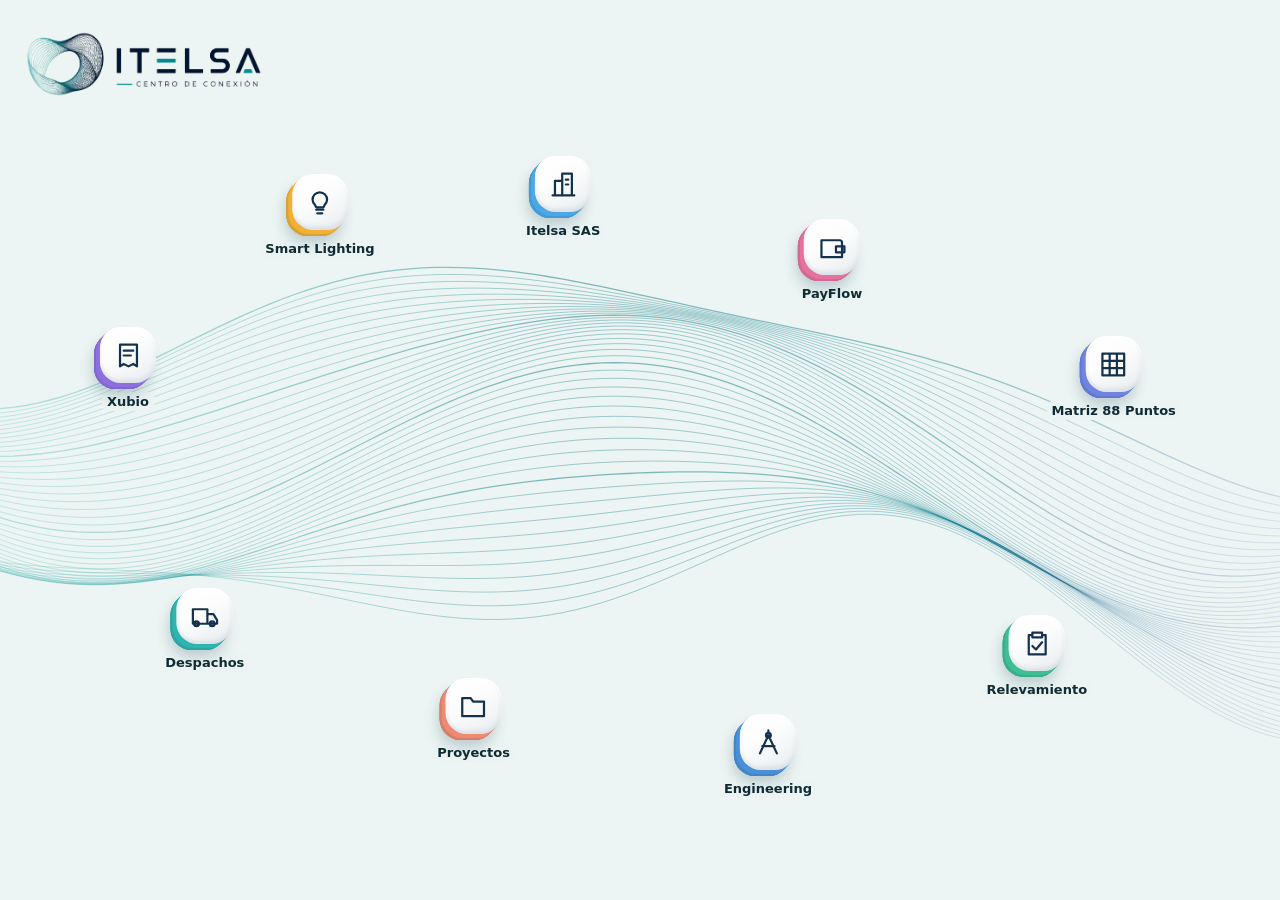
==== commit e20746bf: "Íconos de ceramica bicolor con efecto de boton" ====
--- a/index.html
+++ b/index.html
@@ -6,22 +6,22 @@
   <meta name="theme-color" content="#ecf5f3">
   <title>ITELSA SAS | Accesos</title>
   <link rel="icon" type="image/png" href="favicon.png">
-  <link rel="stylesheet" href="styles.css?v=6">
+  <link rel="stylesheet" href="styles.css?v=7">
 </head>
 <body>
 <section id="it-motion">
-  <header><div class="it-brand"><img src="itelsa-logo.png" alt="ITELSA — Centro de conexión"></div></header>
+  <header><div class="it-brand"><img src="itelsa-logo.png?v=2" alt="ITELSA — Centro de conexión"></div></header>
   <canvas aria-hidden="true"></canvas>
   <nav aria-label="Aplicaciones de ITELSA">
-    <a href="https://xubio.com/ar/" target="_blank" rel="noopener" style="--x:10%;--y:41%"><span class="it-object" style="--light:#ebdbff;--mid:#a388ea;--ink:#493383"><svg aria-hidden="true" viewBox="0 0 24 24" fill="none" stroke="currentColor" stroke-width="1.6" stroke-linecap="round" stroke-linejoin="round"><path d="M5 3h14v18l-3-2-4 2-4-2-3 2zM8 8h8m-8 4h6"/></svg></span><span class="it-name">Xubio</span></a>
-    <a href="https://sistema-fabrica.itelsasas.com" target="_blank" rel="noopener" style="--x:25%;--y:24%"><span class="it-object" style="--light:#fff1b8;--mid:#f6b847;--ink:#724006"><svg aria-hidden="true" viewBox="0 0 24 24" fill="none" stroke="currentColor" stroke-width="1.6" stroke-linecap="round" stroke-linejoin="round"><path d="M9 18h6m-5 3h4M8 14a6 6 0 1 1 8 0l-1 2H9z"/></svg></span><span class="it-name">Smart Lighting</span></a>
-    <a href="https://itelsasas.com" target="_blank" rel="noopener" style="--x:44%;--y:22%"><span class="it-object" style="--light:#c5efff;--mid:#67b7e7;--ink:#124e76"><svg aria-hidden="true" viewBox="0 0 24 24" fill="none" stroke="currentColor" stroke-width="1.6" stroke-linecap="round" stroke-linejoin="round"><path d="M3 21h18M5 21V9h6m0 12V3h8v18m-5-13h2m-2 4h2"/></svg></span><span class="it-name">Itelsa SAS</span></a>
-    <a href="https://payflow.itelsasas.com/login" target="_blank" rel="noopener" style="--x:65%;--y:29%"><span class="it-object" style="--light:#ffd8ed;--mid:#e88bbd;--ink:#792550"><svg aria-hidden="true" viewBox="0 0 24 24" fill="none" stroke="currentColor" stroke-width="1.6" stroke-linecap="round" stroke-linejoin="round"><path d="M3 6h15a2 2 0 0 1 2 2v12H3zM15 11h7v5h-7z"/></svg></span><span class="it-name">PayFlow</span></a>
-    <a href="https://matriz-88.itelsasas.com" target="_blank" rel="noopener" style="--x:87%;--y:42%"><span class="it-object" style="--light:#d7e5ff;--mid:#8d9eec;--ink:#324491"><svg aria-hidden="true" viewBox="0 0 24 24" fill="none" stroke="currentColor" stroke-width="1.6" stroke-linecap="round" stroke-linejoin="round"><path d="M3 3h18v18H3zm6 0v18m6-18v18M3 9h18M3 15h18"/></svg></span><span class="it-name">Matriz 88 Puntos</span></a>
-    <a href="https://relevamiento-pied.vercel.app" target="_blank" rel="noopener" style="--x:81%;--y:73%"><span class="it-object" style="--light:#c4f5dc;--mid:#66cbaa;--ink:#145946"><svg aria-hidden="true" viewBox="0 0 24 24" fill="none" stroke="currentColor" stroke-width="1.6" stroke-linecap="round" stroke-linejoin="round"><path d="M8 5H5v16h14V5h-3M8 3h8v4H8zm0 11 3 3 5-6"/></svg></span><span class="it-name">Relevamiento</span></a>
-    <a href="https://itelsa-engineering.vercel.app" target="_blank" rel="noopener" style="--x:60%;--y:84%"><span class="it-object" style="--light:#d5f1fa;--mid:#8bb8d0;--ink:#284d69"><svg aria-hidden="true" viewBox="0 0 24 24" fill="none" stroke="currentColor" stroke-width="1.6" stroke-linecap="round" stroke-linejoin="round"><path d="M12 6l-7 15m7-15 7 15M7 15h10M12 2v2m0 0a2 2 0 1 1 0 4 2 2 0 0 1 0-4"/></svg></span><span class="it-name">Engineering</span></a>
-    <a href="https://proyectos-itelsa.itelsasas.com" target="_blank" rel="noopener" style="--x:37%;--y:80%"><span class="it-object" style="--light:#ffe6c5;--mid:#f3a871;--ink:#803e16"><svg aria-hidden="true" viewBox="0 0 24 24" fill="none" stroke="currentColor" stroke-width="1.6" stroke-linecap="round" stroke-linejoin="round"><path d="M3 7V5h7l2 3h9v12H3z"/></svg></span><span class="it-name">Proyectos</span></a>
-    <a href="https://avidela47.github.io/etiquetas/" target="_blank" rel="noopener" style="--x:16%;--y:70%"><span class="it-object" style="--light:#b8f3f0;--mid:#58c2c7;--ink:#115761"><svg aria-hidden="true" viewBox="0 0 24 24" fill="none" stroke="currentColor" stroke-width="1.6" stroke-linecap="round" stroke-linejoin="round"><path d="M2 6h12v12H2zm12 4h5l3 5v3h-8M7 18a2 2 0 1 1-4 0 2 2 0 0 1 4 0m13 0a2 2 0 1 1-4 0 2 2 0 0 1 4 0"/></svg></span><span class="it-name">Despachos</span></a>
+    <a href="https://xubio.com/ar/" target="_blank" rel="noopener" style="--x:10%;--y:41%"><span class="it-object" style="--edge:#8f6fe0"><svg aria-hidden="true" viewBox="0 0 24 24" fill="none" stroke="currentColor" stroke-width="1.6" stroke-linecap="round" stroke-linejoin="round"><path d="M5 3h14v18l-3-2-4 2-4-2-3 2zM8 8h8m-8 4h6"/></svg></span><span class="it-name">Xubio</span></a>
+    <a href="https://sistema-fabrica.itelsasas.com" target="_blank" rel="noopener" style="--x:25%;--y:24%"><span class="it-object" style="--edge:#f2b134"><svg aria-hidden="true" viewBox="0 0 24 24" fill="none" stroke="currentColor" stroke-width="1.6" stroke-linecap="round" stroke-linejoin="round"><path d="M9 18h6m-5 3h4M8 14a6 6 0 1 1 8 0l-1 2H9z"/></svg></span><span class="it-name">Smart Lighting</span></a>
+    <a href="https://itelsasas.com" target="_blank" rel="noopener" style="--x:44%;--y:22%"><span class="it-object" style="--edge:#4aa8e8"><svg aria-hidden="true" viewBox="0 0 24 24" fill="none" stroke="currentColor" stroke-width="1.6" stroke-linecap="round" stroke-linejoin="round"><path d="M3 21h18M5 21V9h6m0 12V3h8v18m-5-13h2m-2 4h2"/></svg></span><span class="it-name">Itelsa SAS</span></a>
+    <a href="https://payflow.itelsasas.com/login" target="_blank" rel="noopener" style="--x:65%;--y:29%"><span class="it-object" style="--edge:#e8719f"><svg aria-hidden="true" viewBox="0 0 24 24" fill="none" stroke="currentColor" stroke-width="1.6" stroke-linecap="round" stroke-linejoin="round"><path d="M3 6h15a2 2 0 0 1 2 2v12H3zM15 11h7v5h-7z"/></svg></span><span class="it-name">PayFlow</span></a>
+    <a href="https://matriz-88.itelsasas.com" target="_blank" rel="noopener" style="--x:87%;--y:42%"><span class="it-object" style="--edge:#6f84e0"><svg aria-hidden="true" viewBox="0 0 24 24" fill="none" stroke="currentColor" stroke-width="1.6" stroke-linecap="round" stroke-linejoin="round"><path d="M3 3h18v18H3zm6 0v18m6-18v18M3 9h18M3 15h18"/></svg></span><span class="it-name">Matriz 88 Puntos</span></a>
+    <a href="https://relevamiento-pied.vercel.app" target="_blank" rel="noopener" style="--x:81%;--y:73%"><span class="it-object" style="--edge:#3fbf94"><svg aria-hidden="true" viewBox="0 0 24 24" fill="none" stroke="currentColor" stroke-width="1.6" stroke-linecap="round" stroke-linejoin="round"><path d="M8 5H5v16h14V5h-3M8 3h8v4H8zm0 11 3 3 5-6"/></svg></span><span class="it-name">Relevamiento</span></a>
+    <a href="https://itelsa-engineering.vercel.app" target="_blank" rel="noopener" style="--x:60%;--y:84%"><span class="it-object" style="--edge:#4a90d9"><svg aria-hidden="true" viewBox="0 0 24 24" fill="none" stroke="currentColor" stroke-width="1.6" stroke-linecap="round" stroke-linejoin="round"><path d="M12 6l-7 15m7-15 7 15M7 15h10M12 2v2m0 0a2 2 0 1 1 0 4 2 2 0 0 1 0-4"/></svg></span><span class="it-name">Engineering</span></a>
+    <a href="https://proyectos-itelsa.itelsasas.com" target="_blank" rel="noopener" style="--x:37%;--y:80%"><span class="it-object" style="--edge:#ee8a72"><svg aria-hidden="true" viewBox="0 0 24 24" fill="none" stroke="currentColor" stroke-width="1.6" stroke-linecap="round" stroke-linejoin="round"><path d="M3 7V5h7l2 3h9v12H3z"/></svg></span><span class="it-name">Proyectos</span></a>
+    <a href="https://avidela47.github.io/etiquetas/" target="_blank" rel="noopener" style="--x:16%;--y:70%"><span class="it-object" style="--edge:#2fb5b0"><svg aria-hidden="true" viewBox="0 0 24 24" fill="none" stroke="currentColor" stroke-width="1.6" stroke-linecap="round" stroke-linejoin="round"><path d="M2 6h12v12H2zm12 4h5l3 5v3h-8M7 18a2 2 0 1 1-4 0 2 2 0 0 1 4 0m13 0a2 2 0 1 1-4 0 2 2 0 0 1 4 0"/></svg></span><span class="it-name">Despachos</span></a>
   </nav>
   <output aria-live="polite"></output>
 </section>
--- a/styles.css
+++ b/styles.css
@@ -2,12 +2,13 @@
 #it-motion header{top:14px}#it-motion header .it-brand{width:min(235px,78vw)}#it-motion header .it-brand img{display:block;width:100%;height:auto}@media(max-width:580px){#it-motion nav{top:100px}}
 #it-motion nav a{background:transparent;gap:9px;padding:4px 6px;perspective:320px}
 #it-motion .it-name{background:#ecf5f3eb;padding:2px 5px;border-radius:6px}
-#it-motion .it-object{position:relative;display:grid;place-items:center;width:56px;height:56px;border-radius:21px;transform:rotateX(14deg) rotateY(-15deg) rotateZ(-7deg);background:radial-gradient(ellipse at 22% 12%,#fff 0%,transparent 44%),linear-gradient(146deg,var(--light) 28%,var(--mid));box-shadow:inset 0 1px 2px #fff,inset -3px -4px 7px #102b3429,2px 4px 0 color-mix(in srgb,var(--mid),var(--ink) 24%),5px 10px 13px #12374b28;transition:transform .3s cubic-bezier(.22,1,.36,1),box-shadow .3s}
-#it-motion .it-object::after{content:"";position:absolute;inset:5px;border-radius:17px;border-top:1px solid #fffc;border-left:1px solid #fff8;pointer-events:none}
-#it-motion nav a .it-object svg{width:29px;height:29px;color:var(--ink);stroke-width:1.85;filter:drop-shadow(0 1px 0 #fffd);transform:none}
-#it-motion nav a:is(:hover,:focus-visible,[aria-pressed=true]) .it-object{transform:translateY(-6px) rotateX(-8deg) rotateY(13deg) rotateZ(3deg) scale(1.09);box-shadow:inset 0 1px 2px #fff,inset -3px -4px 7px #102b3429,2px 4px 0 color-mix(in srgb,var(--mid),var(--ink) 24%),6px 15px 18px #12374b33}
-@media(max-width:580px){#it-motion .it-object{width:47px;height:47px;border-radius:17px}#it-motion nav a .it-object svg{width:24px;height:24px}}
-@media(prefers-reduced-motion:reduce){#it-motion nav a .it-object,#it-motion nav a:is(:hover,:focus-visible,[aria-pressed=true]) .it-object{transition:none;transform:none}}
+#it-motion .it-object{position:relative;display:grid;place-items:center;width:56px;height:56px;border-radius:21px;background:linear-gradient(150deg,#fff 0%,#fdfdfd 40%,#e8edf0 100%);transition:transform .16s cubic-bezier(.3,.7,.4,1),box-shadow .16s cubic-bezier(.3,.7,.4,1);transform:translate(0,0);box-shadow:inset 0 2px 2px #fff,inset 0 -3px 5px #14324d1a,-1px 1px 0 var(--edge),-2px 2px 0 var(--edge),-3px 3px 0 var(--edge),-4px 4px 0 var(--edge),-5px 5px 0 color-mix(in srgb,var(--edge) 88%,#14324d),-6px 6px 0 color-mix(in srgb,var(--edge) 88%,#14324d),-6px 6px 0 color-mix(in srgb,var(--edge) 88%,#14324d),-6px 6px 0 color-mix(in srgb,var(--edge) 88%,#14324d),-7px 13px 14px #12374b38}
+#it-motion .it-object::after{content:"";position:absolute;inset:4px;border-radius:17px;border-top:1px solid #fff;border-left:1px solid #ffffffcc;pointer-events:none}
+#it-motion nav a .it-object svg{width:29px;height:29px;color:#14324d;stroke-width:1.85;filter:drop-shadow(0 1px 0 #fff);transform:none}
+#it-motion nav a:is(:hover,:focus-visible,[aria-pressed=true]) .it-object{transform:translate(2px,-2px);box-shadow:inset 0 2px 2px #fff,inset 0 -3px 5px #14324d1a,-1px 1px 0 var(--edge),-2px 2px 0 var(--edge),-3px 3px 0 var(--edge),-4px 4px 0 var(--edge),-5px 5px 0 var(--edge),-6px 6px 0 var(--edge),-7px 7px 0 color-mix(in srgb,var(--edge) 88%,#14324d),-8px 8px 0 color-mix(in srgb,var(--edge) 88%,#14324d),-9px 15px 20px #12374b3d}
+#it-motion nav a:active .it-object{transform:translate(-4px,4px);box-shadow:inset 0 2px 2px #fff,inset 0 -3px 5px #14324d1a,-1px 1px 0 var(--edge),-2px 2px 0 var(--edge),-2px 2px 0 var(--edge),-2px 2px 0 var(--edge),-2px 2px 0 var(--edge),-2px 2px 0 var(--edge),-2px 2px 0 var(--edge),-2px 2px 0 var(--edge),-3px 9px 9px #12374b33;transition-duration:.06s}
+@media(max-width:580px){#it-motion .it-object{width:47px;height:47px;border-radius:17px;box-shadow:inset 0 2px 2px #fff,inset 0 -3px 5px #14324d1a,-1px 1px 0 var(--edge),-2px 2px 0 var(--edge),-3px 3px 0 var(--edge),-4px 4px 0 color-mix(in srgb,var(--edge) 88%,#14324d),-5px 5px 0 color-mix(in srgb,var(--edge) 88%,#14324d),-5px 5px 0 color-mix(in srgb,var(--edge) 88%,#14324d),-5px 5px 0 color-mix(in srgb,var(--edge) 88%,#14324d),-6px 11px 12px #12374b38}#it-motion .it-object::after{inset:3px;border-radius:14px}#it-motion nav a .it-object svg{width:24px;height:24px}#it-motion nav a:is(:hover,:focus-visible,[aria-pressed=true]) .it-object{transform:translate(2px,-2px);box-shadow:inset 0 2px 2px #fff,inset 0 -3px 5px #14324d1a,-1px 1px 0 var(--edge),-2px 2px 0 var(--edge),-3px 3px 0 var(--edge),-4px 4px 0 var(--edge),-5px 5px 0 var(--edge),-6px 6px 0 color-mix(in srgb,var(--edge) 88%,#14324d),-7px 7px 0 color-mix(in srgb,var(--edge) 88%,#14324d),-8px 13px 17px #12374b3d}#it-motion nav a:active .it-object{transform:translate(-3px,3px);box-shadow:inset 0 2px 2px #fff,inset 0 -3px 5px #14324d1a,-1px 1px 0 var(--edge),-2px 2px 0 var(--edge),-2px 2px 0 var(--edge),-2px 2px 0 var(--edge),-2px 2px 0 var(--edge),-2px 2px 0 var(--edge),-2px 2px 0 var(--edge),-3px 8px 8px #12374b33}}
+@media(prefers-reduced-motion:reduce){#it-motion nav a .it-object{transition:none!important}}
 #it-motion{position:relative;isolation:isolate;overflow:hidden;min-height:520px;background:#ecf5f3;color:#102b34;font-family:Inter,system-ui,sans-serif}
 #it-motion header{position:absolute;inset:24px 26px auto;display:flex;align-items:center;gap:15px;z-index:2}
 #it-motion header b{font-size:24px;letter-spacing:.15em}
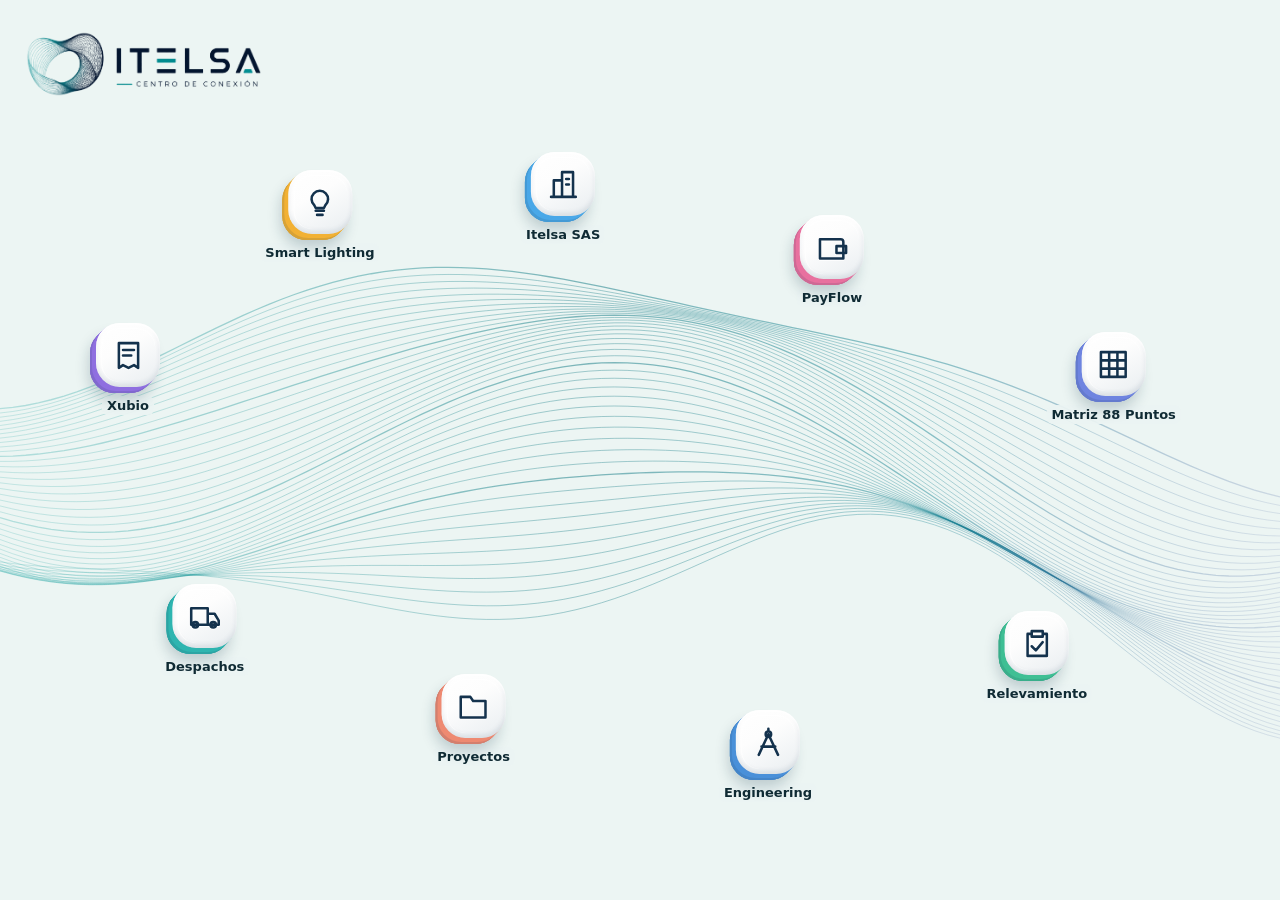
==== commit b639b2ac: "Botones del lobby mas grandes" ====
--- a/index.html
+++ b/index.html
@@ -6,7 +6,7 @@
   <meta name="theme-color" content="#ecf5f3">
   <title>ITELSA SAS | Accesos</title>
   <link rel="icon" type="image/png" href="favicon.png">
-  <link rel="stylesheet" href="styles.css?v=7">
+  <link rel="stylesheet" href="styles.css?v=8">
 </head>
 <body>
 <section id="it-motion">
--- a/styles.css
+++ b/styles.css
@@ -2,12 +2,12 @@
 #it-motion header{top:14px}#it-motion header .it-brand{width:min(235px,78vw)}#it-motion header .it-brand img{display:block;width:100%;height:auto}@media(max-width:580px){#it-motion nav{top:100px}}
 #it-motion nav a{background:transparent;gap:9px;padding:4px 6px;perspective:320px}
 #it-motion .it-name{background:#ecf5f3eb;padding:2px 5px;border-radius:6px}
-#it-motion .it-object{position:relative;display:grid;place-items:center;width:56px;height:56px;border-radius:21px;background:linear-gradient(150deg,#fff 0%,#fdfdfd 40%,#e8edf0 100%);transition:transform .16s cubic-bezier(.3,.7,.4,1),box-shadow .16s cubic-bezier(.3,.7,.4,1);transform:translate(0,0);box-shadow:inset 0 2px 2px #fff,inset 0 -3px 5px #14324d1a,-1px 1px 0 var(--edge),-2px 2px 0 var(--edge),-3px 3px 0 var(--edge),-4px 4px 0 var(--edge),-5px 5px 0 color-mix(in srgb,var(--edge) 88%,#14324d),-6px 6px 0 color-mix(in srgb,var(--edge) 88%,#14324d),-6px 6px 0 color-mix(in srgb,var(--edge) 88%,#14324d),-6px 6px 0 color-mix(in srgb,var(--edge) 88%,#14324d),-7px 13px 14px #12374b38}
-#it-motion .it-object::after{content:"";position:absolute;inset:4px;border-radius:17px;border-top:1px solid #fff;border-left:1px solid #ffffffcc;pointer-events:none}
-#it-motion nav a .it-object svg{width:29px;height:29px;color:#14324d;stroke-width:1.85;filter:drop-shadow(0 1px 0 #fff);transform:none}
+#it-motion .it-object{position:relative;display:grid;place-items:center;width:64px;height:64px;border-radius:24px;background:linear-gradient(150deg,#fff 0%,#fdfdfd 40%,#e8edf0 100%);transition:transform .16s cubic-bezier(.3,.7,.4,1),box-shadow .16s cubic-bezier(.3,.7,.4,1);transform:translate(0,0);box-shadow:inset 0 2px 2px #fff,inset 0 -3px 5px #14324d1a,-1px 1px 0 var(--edge),-2px 2px 0 var(--edge),-3px 3px 0 var(--edge),-4px 4px 0 var(--edge),-5px 5px 0 color-mix(in srgb,var(--edge) 88%,#14324d),-6px 6px 0 color-mix(in srgb,var(--edge) 88%,#14324d),-6px 6px 0 color-mix(in srgb,var(--edge) 88%,#14324d),-6px 6px 0 color-mix(in srgb,var(--edge) 88%,#14324d),-7px 13px 14px #12374b38}
+#it-motion .it-object::after{content:"";position:absolute;inset:5px;border-radius:19px;border-top:1px solid #fff;border-left:1px solid #ffffffcc;pointer-events:none}
+#it-motion nav a .it-object svg{width:33px;height:33px;color:#14324d;stroke-width:1.85;filter:drop-shadow(0 1px 0 #fff);transform:none}
 #it-motion nav a:is(:hover,:focus-visible,[aria-pressed=true]) .it-object{transform:translate(2px,-2px);box-shadow:inset 0 2px 2px #fff,inset 0 -3px 5px #14324d1a,-1px 1px 0 var(--edge),-2px 2px 0 var(--edge),-3px 3px 0 var(--edge),-4px 4px 0 var(--edge),-5px 5px 0 var(--edge),-6px 6px 0 var(--edge),-7px 7px 0 color-mix(in srgb,var(--edge) 88%,#14324d),-8px 8px 0 color-mix(in srgb,var(--edge) 88%,#14324d),-9px 15px 20px #12374b3d}
 #it-motion nav a:active .it-object{transform:translate(-4px,4px);box-shadow:inset 0 2px 2px #fff,inset 0 -3px 5px #14324d1a,-1px 1px 0 var(--edge),-2px 2px 0 var(--edge),-2px 2px 0 var(--edge),-2px 2px 0 var(--edge),-2px 2px 0 var(--edge),-2px 2px 0 var(--edge),-2px 2px 0 var(--edge),-2px 2px 0 var(--edge),-3px 9px 9px #12374b33;transition-duration:.06s}
-@media(max-width:580px){#it-motion .it-object{width:47px;height:47px;border-radius:17px;box-shadow:inset 0 2px 2px #fff,inset 0 -3px 5px #14324d1a,-1px 1px 0 var(--edge),-2px 2px 0 var(--edge),-3px 3px 0 var(--edge),-4px 4px 0 color-mix(in srgb,var(--edge) 88%,#14324d),-5px 5px 0 color-mix(in srgb,var(--edge) 88%,#14324d),-5px 5px 0 color-mix(in srgb,var(--edge) 88%,#14324d),-5px 5px 0 color-mix(in srgb,var(--edge) 88%,#14324d),-6px 11px 12px #12374b38}#it-motion .it-object::after{inset:3px;border-radius:14px}#it-motion nav a .it-object svg{width:24px;height:24px}#it-motion nav a:is(:hover,:focus-visible,[aria-pressed=true]) .it-object{transform:translate(2px,-2px);box-shadow:inset 0 2px 2px #fff,inset 0 -3px 5px #14324d1a,-1px 1px 0 var(--edge),-2px 2px 0 var(--edge),-3px 3px 0 var(--edge),-4px 4px 0 var(--edge),-5px 5px 0 var(--edge),-6px 6px 0 color-mix(in srgb,var(--edge) 88%,#14324d),-7px 7px 0 color-mix(in srgb,var(--edge) 88%,#14324d),-8px 13px 17px #12374b3d}#it-motion nav a:active .it-object{transform:translate(-3px,3px);box-shadow:inset 0 2px 2px #fff,inset 0 -3px 5px #14324d1a,-1px 1px 0 var(--edge),-2px 2px 0 var(--edge),-2px 2px 0 var(--edge),-2px 2px 0 var(--edge),-2px 2px 0 var(--edge),-2px 2px 0 var(--edge),-2px 2px 0 var(--edge),-3px 8px 8px #12374b33}}
+@media(max-width:580px){#it-motion .it-object{width:52px;height:52px;border-radius:19px;box-shadow:inset 0 2px 2px #fff,inset 0 -3px 5px #14324d1a,-1px 1px 0 var(--edge),-2px 2px 0 var(--edge),-3px 3px 0 var(--edge),-4px 4px 0 color-mix(in srgb,var(--edge) 88%,#14324d),-5px 5px 0 color-mix(in srgb,var(--edge) 88%,#14324d),-5px 5px 0 color-mix(in srgb,var(--edge) 88%,#14324d),-5px 5px 0 color-mix(in srgb,var(--edge) 88%,#14324d),-6px 11px 12px #12374b38}#it-motion .it-object::after{inset:4px;border-radius:16px}#it-motion nav a .it-object svg{width:27px;height:27px}#it-motion nav a:is(:hover,:focus-visible,[aria-pressed=true]) .it-object{transform:translate(2px,-2px);box-shadow:inset 0 2px 2px #fff,inset 0 -3px 5px #14324d1a,-1px 1px 0 var(--edge),-2px 2px 0 var(--edge),-3px 3px 0 var(--edge),-4px 4px 0 var(--edge),-5px 5px 0 var(--edge),-6px 6px 0 color-mix(in srgb,var(--edge) 88%,#14324d),-7px 7px 0 color-mix(in srgb,var(--edge) 88%,#14324d),-8px 13px 17px #12374b3d}#it-motion nav a:active .it-object{transform:translate(-3px,3px);box-shadow:inset 0 2px 2px #fff,inset 0 -3px 5px #14324d1a,-1px 1px 0 var(--edge),-2px 2px 0 var(--edge),-2px 2px 0 var(--edge),-2px 2px 0 var(--edge),-2px 2px 0 var(--edge),-2px 2px 0 var(--edge),-2px 2px 0 var(--edge),-3px 8px 8px #12374b33}}
 @media(prefers-reduced-motion:reduce){#it-motion nav a .it-object{transition:none!important}}
 #it-motion{position:relative;isolation:isolate;overflow:hidden;min-height:520px;background:#ecf5f3;color:#102b34;font-family:Inter,system-ui,sans-serif}
 #it-motion header{position:absolute;inset:24px 26px auto;display:flex;align-items:center;gap:15px;z-index:2}
